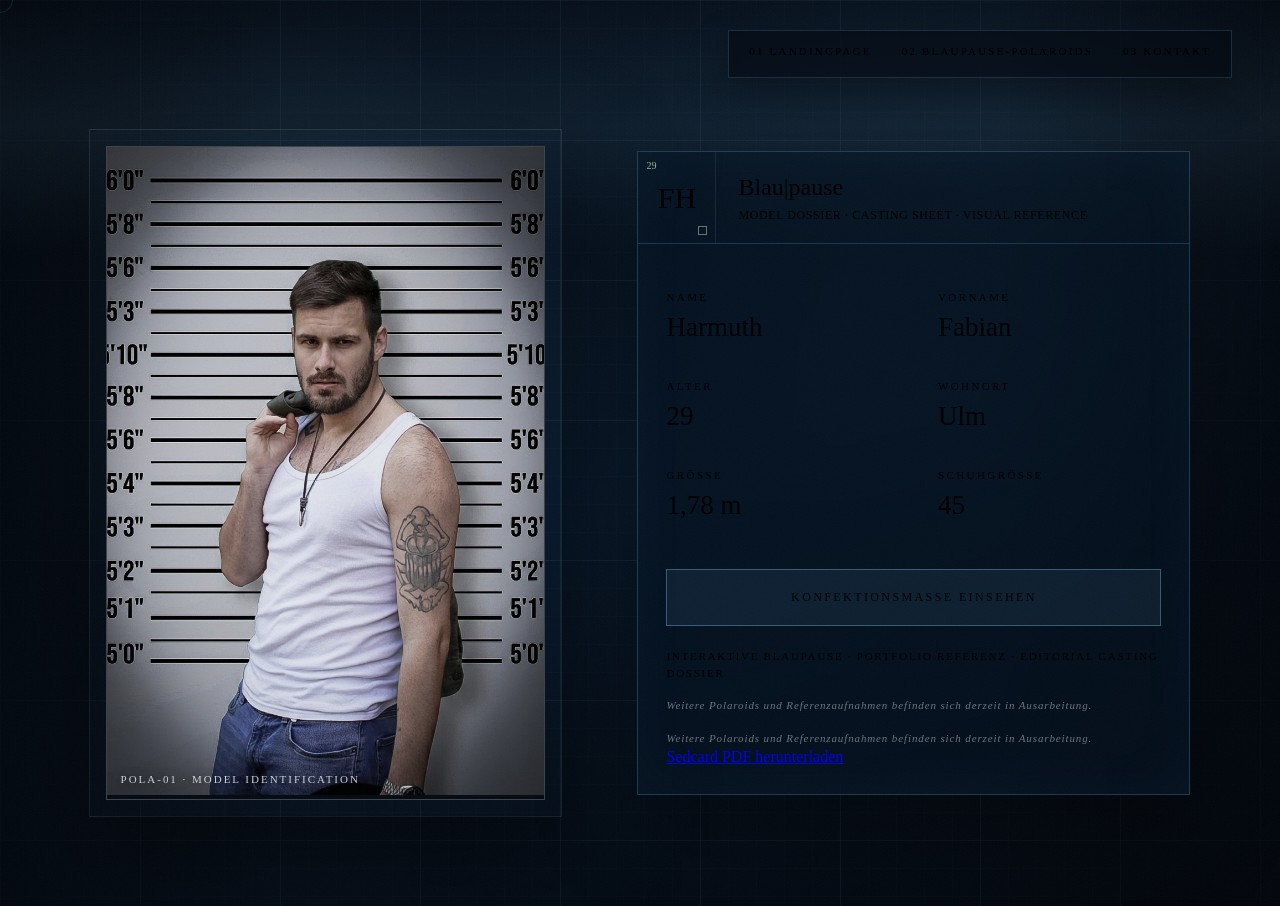
==== blaupause-polaroids.html @ 9dbc68ed "Update blaupause-polaroids.html" ====
<!DOCTYPE html>
<html lang="de">
<head>
<meta charset="UTF-8"/>
<meta name="viewport" content="width=device-width, initial-scale=1.0"/>

<title>Blaupause-Polaroids — Fabian Harmuth</title>

<link rel="stylesheet" href="assets/css/blaupause-polaroids.css">
</head>

<body>
  <div id="cursor"></div>
<div id="cursor-ring"></div>

<div class="cursor"></div>

<nav class="nav">

  <div class="nav-links">
    <a href="index.html">01 Landingpage</a>
    <a href="blaupause-polaroids.html" class="active">02 Blaupause-Polaroids</a>
    <a href="kontakt.html">03 Kontakt</a>
  </div>

</nav>

<main class="page">

  <div class="grid-bg"></div>
  <div class="grid-overlay"></div>
  <div class="scan-line"></div>
  <div class="blueprint-noise"></div>

  <div class="footprints">
    <span></span>
    <span></span>
    <span></span>
    <span></span>
    <span></span>
    <span></span>
  </div>

  <div class="shell">

    <section class="photo-frame">

      <div class="photo-inner">
        <img src="images/pola1.jpeg" alt="Fabian Harmuth Blueprint Polaroid">
      </div>

    </section>

    <section class="card">

      <div class="card-head">

        <div class="symbol">
          FH
        </div>

        <div class="head-text">

          <div class="head-title">
            Blau<span>|</span>pause
          </div>

          <div class="head-line">
            Model Dossier · Casting Sheet · Visual Reference
          </div>

        </div>

      </div>

      <div class="info">

        <div class="info-grid">

          <div class="info-item">
            <span class="label">Name</span>
            <span class="value">Harmuth</span>
          </div>

          <div class="info-item">
            <span class="label">Vorname</span>
            <span class="value">Fabian</span>
          </div>

          <div class="info-item">
            <span class="label">Alter</span>
            <span class="value">29</span>
          </div>

          <div class="info-item">
            <span class="label">Wohnort</span>
            <span class="value">Ulm</span>
          </div>

          <div class="info-item">
            <span class="label">Größe</span>
            <span class="value">1,78 m</span>
          </div>

          <div class="info-item">
            <span class="label">Schuhgröße</span>
            <span class="value">45</span>
          </div>

        </div>

        <button class="measure-toggle" id="measureToggle">
          <span>Konfektionsmaße einsehen</span>
        </button>

        <div class="measure-panel" id="measurePanel">

          <div class="measure-box">

            <h3>
              Körper<span>|</span>maße
            </h3>

            <div class="measure-list">

              <div class="measure-row">
                <em>Kopf</em>
                <strong>57 cm</strong>
              </div>

              <div class="measure-row">
                <em>Hals / Kragen</em>
                <strong>42 cm</strong>
              </div>

              <div class="measure-row">
                <em>Brust</em>
                <strong>104 cm</strong>
              </div>

              <div class="measure-row">
                <em>Taille / Bauch</em>
                <strong>94 cm</strong>
              </div>

              <div class="measure-row">
                <em>Hüfte</em>
                <strong>102 cm</strong>
              </div>

            </div>

          </div>

          <div class="measure-box">

            <h3>
              Kleider<span>|</span>größen
            </h3>

            <div class="measure-list">

              <div class="measure-row">
                <em>Jacke</em>
                <strong>L / 52</strong>
              </div>

              <div class="measure-row">
                <em>Hemd</em>
                <strong>40 / 41</strong>
              </div>

              <div class="measure-row">
                <em>Pullover</em>
                <strong>52 / L</strong>
              </div>

              <div class="measure-row">
                <em>T-Shirt</em>
                <strong>L</strong>
              </div>

              <div class="measure-row">
                <em>Polohemden</em>
                <strong>M</strong>
              </div>

              <div class="measure-row">
                <em>Jeans</em>
                <strong>W34 / L32</strong>
              </div>

              <div class="measure-row">
                <em>Schuhgröße</em>
                <strong>45</strong>
              </div>

            </div>

          </div>

        </div>

        <div class="note">
          Interaktive Blaupause · Portfolio Referenz · Editorial Casting Dossier
        </div>

        <div class="future-note">
          Weitere Polaroids und Referenzaufnahmen befinden sich derzeit in Ausarbeitung.
        </div>
<div class="future-note">
  Weitere Polaroids und Referenzaufnahmen befinden sich derzeit in Ausarbeitung.
</div>

<a class="sedcard-download" href="Fabian%20Harmuth%20Sedcard.pdf" download>
  Sedcard PDF herunterladen
</a>
    </section>

  </div>

</main>

<script src="assets/js/blaupause-polaroids.js"></script>
</body>
</html>
---- assets/css/blaupause-polaroids.css ----
<style>
:root{
  --bg:#07111d;
  --bg2:#09192c;

  --panel:#0c2036;

  --line:rgba(128,197,255,.16);
  --line-strong:rgba(128,197,255,.26);

  --blue:#83cfff;
  --blue-soft:rgba(131,207,255,.18);

  --green:#1f3b2d;
  --green-light:#d7ebc7;

  --text:#edf7ff;
  --muted:rgba(237,247,255,.78);
  --dim:rgba(237,247,255,.52);

  --red:#d64f4f;
  --paper:#f4f5f7;

  --serif:Georgia,"Times New Roman",serif;
  --mono:"Courier New",Courier,monospace;
}

*{
  margin:0;
  padding:0;
  box-sizing:border-box;
}

html{
  background:var(--bg);
  scroll-behavior:smooth;
}

body{
  min-height:100vh;
  overflow-x:hidden;

  background:
    radial-gradient(circle at 22% 38%, rgba(131,207,255,.12), transparent 28%),
    radial-gradient(circle at 80% 24%, rgba(131,207,255,.08), transparent 34%),
    linear-gradient(160deg,#07111d 0%,#09192c 54%,#03070d 100%);

  color:var(--text);
  font-family:var(--mono);

  cursor:none;
}

/* =========================
CUSTOM CURSOR
========================= */

#cursor{
  position:fixed;
  width:6px;
  height:6px;
  border-radius:50%;
  background:var(--text);
  pointer-events:none;
  z-index:9999;
  transform:translate(-50%,-50%);
  mix-blend-mode:difference;
  opacity:.82;
}

#cursor-ring{
  position:fixed;
  width:26px;
  height:26px;
  border:1px solid rgba(131,207,255,.22);
  border-radius:50%;
  pointer-events:none;
  z-index:9998;
  transform:translate(-50%,-50%);
  opacity:.58;
  transition:
    width .25s ease,
    height .25s ease,
    border-color .25s ease,
    opacity .25s ease;
}

#cursor-ring.active{
  width:58px;
  height:58px;
  border-color:rgba(131,207,255,.42);
  opacity:.95;
}

.nav{
  position:fixed;
  top:0;
  right:0;
  z-index:100;

  padding:30px 48px;
}

.nav-links{
  display:flex;
  gap:30px;

  padding:14px 20px;

  background:rgba(4,10,18,.58);

  border:1px solid rgba(131,207,255,.16);

  backdrop-filter:blur(16px);
  -webkit-backdrop-filter:blur(16px);

  box-shadow:0 16px 40px rgba(0,0,0,.28);
}

.nav-links a{
  position:relative;

  font-size:11px;
  letter-spacing:.2em;

  text-transform:uppercase;

  color:var(--muted);

  text-decoration:none;

  padding-bottom:6px;

  transition:.3s ease;
}

.nav-links a:hover,
.nav-links a.active{
  color:var(--text);
}

.nav-links a::after{
  content:'';

  position:absolute;
  left:0;
  bottom:0;

  width:0%;
  height:1px;

  background:var(--blue);

  transition:.35s ease;
}

.nav-links a:hover::after,
.nav-links a.active::after{
  width:100%;
}

/* =========================
BACKGROUND
========================= */

.page{
  position:relative;

  min-height:100vh;

  overflow:hidden;

  padding:130px 7vw 90px;
}

.grid-bg{
  position:absolute;
  inset:0;

  z-index:0;

  opacity:.5;

  background-image:
    linear-gradient(rgba(131,207,255,.14) 1px, transparent 1px),
    linear-gradient(90deg, rgba(131,207,255,.14) 1px, transparent 1px),
    linear-gradient(rgba(131,207,255,.04) 1px, transparent 1px),
    linear-gradient(90deg, rgba(131,207,255,.04) 1px, transparent 1px);

  background-size:
    140px 140px,
    140px 140px,
    28px 28px,
    28px 28px;

  animation:gridMove 24s linear infinite;
}

.grid-overlay{
  position:absolute;
  inset:0;

  z-index:1;

  pointer-events:none;

  background:
    radial-gradient(circle at center, transparent 0%, rgba(3,7,13,.42) 78%),
    linear-gradient(
      90deg,
      rgba(3,7,13,.72),
      transparent 22%,
      transparent 78%,
      rgba(3,7,13,.72)
    );
}

.scan-line{
  position:absolute;
  inset:0;

  z-index:2;

  pointer-events:none;

  background:
    linear-gradient(
      180deg,
      transparent,
      rgba(131,207,255,.07),
      transparent
    );

  height:28vh;

  animation:scanMove 12s linear infinite;
}

.blueprint-noise{
  position:fixed;
  inset:0;

  z-index:40;

  pointer-events:none;

  opacity:.03;

  background-image:url("data:image/svg+xml,%3Csvg viewBox='0 0 256 256' xmlns='http://www.w3.org/2000/svg'%3E%3Cfilter id='n'%3E%3CfeTurbulence type='fractalNoise' baseFrequency='0.7' numOctaves='4' stitchTiles='stitch'/%3E%3C/filter%3E%3Crect width='100%25' height='100%25' filter='url(%23n)'/%3E%3C/svg%3E");

  background-size:220px 220px;
}

/* =========================
FOOTSTEPS
========================= */

.footprints{
  position:absolute;
  inset:0;

  z-index:3;

  pointer-events:none;
}

.footprints span{
  position:absolute;

  width:18px;
  height:32px;

  border:1px solid rgba(237,247,255,.16);
  border-radius:46% 46% 56% 56%;

  opacity:0;

  animation:footFade 9s ease-in-out infinite;
}

.footprints span:nth-child(1){left:10%;top:76%;animation-delay:0s;}
.footprints span:nth-child(2){left:17%;top:69%;animation-delay:1s;}
.footprints span:nth-child(3){left:30%;top:57%;animation-delay:2s;}
.footprints span:nth-child(4){left:46%;top:43%;animation-delay:3s;}
.footprints span:nth-child(5){left:67%;top:31%;animation-delay:4s;}
.footprints span:nth-child(6){left:79%;top:45%;animation-delay:5s;}

/* =========================
LAYOUT
========================= */

.shell{
  position:relative;
  z-index:10;

  width:min(1180px,100%);
  margin:0 auto;

  display:grid;
  grid-template-columns:minmax(320px,.92fr) minmax(380px,1.08fr);

  gap:clamp(46px,6vw,90px);

  align-items:center;
}

/* =========================
PHOTO
========================= */

.photo-frame{
  position:relative;

  padding:16px;

  background:
    repeating-linear-gradient(
      135deg,
      var(--red) 0 14px,
      var(--red) 14px 28px,
      var(--paper) 28px 42px,
      var(--paper) 42px 56px,
      var(--blue) 56px 70px,
      var(--blue) 70px 84px,
      var(--paper) 84px 98px,
      var(--paper) 98px 112px
    );

  box-shadow:
    0 40px 100px rgba(0,0,0,.55),
    0 0 0 1px rgba(237,247,255,.12);
}

.photo-inner{
  position:relative;

  overflow:hidden;

  background:#050b12;

  border:1px solid rgba(237,247,255,.24);
}

.photo-inner::before{
  content:"";

  position:absolute;
  inset:0;

  z-index:3;

  pointer-events:none;

  background:
    linear-gradient(
      120deg,
      transparent,
      rgba(255,255,255,.08),
      transparent
    );

  transform:translateX(-120%);

  animation:photoSweep 9s ease-in-out infinite;
}

.photo-inner::after{
  content:"POLA-01 · MODEL IDENTIFICATION";

  position:absolute;
  left:14px;
  bottom:14px;

  z-index:4;

  font-size:11px;
  letter-spacing:.18em;

  text-transform:uppercase;

  color:rgba(237,247,255,.82);

  text-shadow:0 2px 12px rgba(0,0,0,.7);
}

.photo-inner img{
  width:100%;
  height:min(72vh,760px);

  object-fit:cover;
  object-position:center top;

  filter:
    contrast(1.03)
    brightness(.93)
    saturate(.94);
}

/* =========================
CARD
========================= */

.card{
  position:relative;

  background:rgba(5,18,32,.7);

  border:1px solid rgba(131,207,255,.22);

  box-shadow:
    0 30px 90px rgba(0,0,0,.38),
    inset 0 0 60px rgba(131,207,255,.04);

  backdrop-filter:blur(14px);
  -webkit-backdrop-filter:blur(14px);

  overflow:hidden;
}

.card::after{
  content:"";

  position:absolute;
  inset:0;

  background:
    linear-gradient(
      110deg,
      transparent,
      rgba(255,255,255,.05),
      transparent
    );

  transform:translateX(-120%);

  animation:cardShimmer 11s ease-in-out infinite;

  pointer-events:none;
}

.card-head{
  position:relative;
  z-index:2;

  display:grid;
  grid-template-columns:78px 1fr;

  border-bottom:1px solid rgba(131,207,255,.18);
}

/* =========================
GREEN SYMBOL
========================= */

.symbol{
  position:relative;

  min-height:88px;

  display:flex;
  align-items:center;
  justify-content:center;

  background:var(--green);

  border-right:1px solid rgba(255,255,255,.08);

  font-family:var(--serif);
  font-size:30px;

  color:var(--green-light);
}

.symbol::before{
  content:"29";

  position:absolute;
  top:8px;
  left:8px;

  font-family:var(--mono);
  font-size:10px;

  color:rgba(212,237,195,.72);
}

.symbol::after{
  content:"";

  position:absolute;
  right:8px;
  bottom:8px;

  width:7px;
  height:7px;

  border:1px solid rgba(212,237,195,.46);
}

.head-text{
  padding:22px 22px 18px;
}

.head-title{
  margin-bottom:5px;

  font-family:var(--serif);
  font-size:24px;

  color:var(--text);
}

.head-title span{
  color:var(--blue);
}

.head-line{
  font-size:12px;
  line-height:1.55;

  letter-spacing:.05em;

  color:var(--muted);

  text-transform:uppercase;
}

/* =========================
INFO
========================= */

.info{
  position:relative;
  z-index:2;

  padding:28px;
}

.info-grid{
  display:grid;
  grid-template-columns:1fr 1fr;

  border-top:1px solid var(--line-strong);
}

.info-item{
  padding:18px 0;

  border-bottom:1px solid var(--line);
}

.info-item:nth-child(odd){
  padding-right:24px;
  border-right:1px solid var(--line);
}

.info-item:nth-child(even){
  padding-left:24px;
}

.label{
  display:block;

  margin-bottom:8px;

  font-size:11px;
  letter-spacing:.22em;
  line-height:1.4;

  text-transform:uppercase;

  color:var(--dim);
}

.value{
  font-family:var(--serif);
  font-size:27px;
  line-height:1.1;

  color:var(--text);
}

/* =========================
BUTTON
========================= */

.measure-toggle{
  margin-top:30px;

  width:100%;

  padding:20px 22px;

  border:1px solid rgba(131,207,255,.34);

  background:rgba(131,207,255,.08);

  color:var(--text);

  font-family:var(--mono);
  font-size:12px;

  letter-spacing:.2em;

  text-transform:uppercase;

  cursor:pointer;

  position:relative;
  overflow:hidden;

  transition:.35s ease;
}

.measure-toggle::before{
  content:"";

  position:absolute;
  inset:0;

  background:
    linear-gradient(
      110deg,
      transparent,
      rgba(255,255,255,.12),
      transparent
    );

  transform:translateX(-120%);

  animation:buttonSweep 3.8s ease-in-out infinite;
}

.measure-toggle:hover{
  transform:translateY(-2px);

  background:rgba(131,207,255,.15);

  border-color:rgba(131,207,255,.56);
}

.measure-toggle span{
  position:relative;
  z-index:2;
}

/* =========================
PANEL
========================= */

.measure-panel{
  display:grid;
  grid-template-columns:1fr 1fr;

  gap:18px;

  max-height:0;

  opacity:0;
  overflow:hidden;

  transform:translateY(-8px);

  transition:
    max-height .7s ease,
    opacity .45s ease,
    transform .45s ease,
    margin-top .45s ease;
}

.measure-panel.open{
  max-height:900px;

  opacity:1;

  transform:translateY(0);

  margin-top:24px;
}

.measure-box{
  border:1px solid rgba(131,207,255,.22);

  background:rgba(3,7,13,.24);

  padding:22px;
}

.measure-box h3{
  margin-bottom:16px;

  font-family:var(--serif);
  font-size:24px;
  font-weight:400;

  color:var(--text);
}

.measure-box h3 span{
  color:var(--blue);
}

.measure-list{
  display:grid;
  gap:12px;
}

.measure-row{
  display:flex;
  justify-content:space-between;

  gap:20px;

  padding-bottom:9px;

  border-bottom:1px solid rgba(131,207,255,.12);

  font-size:13px;
  line-height:1.5;
}

.measure-row em{
  font-style:normal;
  color:var(--muted);
}

.measure-row strong{
  font-weight:400;
  color:var(--text);
  text-align:right;
}

/* =========================
NOTES
========================= */

.note{
  margin-top:22px;

  color:var(--dim);

  font-size:11px;
  letter-spacing:.16em;
  line-height:1.55;

  text-transform:uppercase;
}

.future-note{.sedcard-download{
  display:inline-flex;
  align-items:center;
  justify-content:center;

  margin-top:24px;
  padding:16px 20px;

  border:1px solid rgba(131,207,255,.34);

  background:rgba(131,207,255,.08);

  color:var(--text);
  text-decoration:none;

  font-family:var(--mono);
  font-size:11px;
  letter-spacing:.18em;
  line-height:1.4;

  text-transform:uppercase;

  position:relative;
  overflow:hidden;

  transition:
    transform .35s ease,
    background .35s ease,
    border-color .35s ease;

  box-shadow:
    0 10px 24px rgba(0,0,0,.18);
}

.sedcard-download::before{
  content:"";

  position:absolute;
  inset:0;

  background:
    linear-gradient(
      110deg,
      transparent,
      rgba(255,255,255,.12),
      transparent
    );

  transform:translateX(-120%);

  animation:buttonSweep 4s ease-in-out infinite;
}

.sedcard-download:hover{
  transform:translateY(-2px);

  background:rgba(131,207,255,.15);

  border-color:rgba(131,207,255,.56);
}
  margin-top:14px;

  font-size:11px;
  line-height:1.7;

  letter-spacing:.08em;

  color:rgba(237,247,255,.44);

  font-style:italic;
}

/* =========================
ANIMATIONS
========================= */

@keyframes gridMove{

  from{
    background-position:
      0 0,
      0 0,
      0 0,
      0 0;
  }

  to{
    background-position:
      140px 140px,
      140px 140px,
      28px 28px,
      28px 28px;
  }
}

@keyframes scanMove{

  0%{
    transform:translateY(-34vh);
  }

  50%{
    transform:translateY(108vh);
  }

  100%{
    transform:translateY(-34vh);
  }
}

@keyframes footFade{

  0%,100%{
    opacity:0;
    transform:translateY(10px);
  }

  26%,52%{
    opacity:.42;
    transform:translateY(0);
  }
}

@keyframes photoSweep{

  0%,62%{
    transform:translateX(-120%);
    opacity:0;
  }

  74%{
    opacity:.8;
  }

  100%{
    transform:translateX(120%);
    opacity:0;
  }
}

@keyframes cardShimmer{

  0%,64%{
    transform:translateX(-120%);
    opacity:0;
  }

  78%{
    opacity:.7;
  }

  100%{
    transform:translateX(120%);
    opacity:0;
  }
}

@keyframes buttonSweep{

  0%,64%{
    transform:translateX(-120%);
  }

  100%{
    transform:translateX(120%);
  }
}

/* =========================
RESPONSIVE
========================= */

@media(max-width:980px){

  body{
    cursor:auto;
  }

  .cursor{
    display:none;
  }

  .nav{
    left:0;
    right:auto;

    padding:18px 20px;
  }

  .nav-links{
    gap:16px;
    padding:10px 14px;
  }

  .nav-links a{
    font-size:9px;
  }

  .page{
    padding:96px 22px 70px;
  }

  .shell{
    grid-template-columns:1fr;
    gap:42px;
  }

  .photo-inner img{
    height:62vh;
  }

  .info-grid,
  .measure-panel{
    grid-template-columns:1fr;
  }

  .info-item,
  .info-item:nth-child(odd),
  .info-item:nth-child(even){

    padding:17px 0;

    border-right:0;
    border-bottom:1px solid var(--line);
  }
}

@media(max-width:560px){

  .nav-links{
    gap:12px;
  }

  .nav-links a{
    font-size:8px;
    letter-spacing:.12em;
  }

  .card-head{
    grid-template-columns:64px 1fr;
  }

  .symbol{
    min-height:78px;
    font-size:26px;
  }

  .head-title{
    font-size:22px;
  }

  .value{
    font-size:24px;
  }

  .info{
    padding:22px 18px;
  }
}
</style>
</head>

<body>
  <div id="cursor"></div>
<div id="cursor-ring"></div>

<div class="cursor"></div>

<nav class="nav">

  <div class="nav-links">
    <a href="index.html">01 Landingpage</a>
    <a href="blaupause-polaroids.html" class="active">02 Blaupause-Polaroids</a>
    <a href="kontakt.html">03 Kontakt</a>
  </div>

</nav>

<main class="page">

  <div class="grid-bg"></div>
  <div class="grid-overlay"></div>
  <div class="scan-line"></div>
  <div class="blueprint-noise"></div>

  <div class="footprints">
    <span></span>
    <span></span>
    <span></span>
    <span></span>
    <span></span>
    <span></span>
  </div>

  <div class="shell">

    <section class="photo-frame">

      <div class="photo-inner">
        <img src="images/pola1.jpeg" alt="Fabian Harmuth Blueprint Polaroid">
      </div>

    </section>

    <section class="card">

      <div class="card-head">

        <div class="symbol">
          FH
        </div>

        <div class="head-text">

          <div class="head-title">
            Blau<span>|</span>pause
          </div>

          <div class="head-line">
            Model Dossier · Casting Sheet · Visual Reference
          </div>

        </div>

      </div>

      <div class="info">

        <div class="info-grid">

          <div class="info-item">
            <span class="label">Name</span>
            <span class="value">Harmuth</span>
          </div>

          <div class="info-item">
            <span class="label">Vorname</span>
            <span class="value">Fabian</span>
          </div>

          <div class="info-item">
            <span class="label">Alter</span>
            <span class="value">29</span>
          </div>

          <div class="info-item">
            <span class="label">Wohnort</span>
            <span class="value">Ulm</span>
          </div>

          <div class="info-item">
            <span class="label">Größe</span>
            <span class="value">1,78 m</span>
          </div>

          <div class="info-item">
            <span class="label">Schuhgröße</span>
            <span class="value">45</span>
          </div>

        </div>

        <button class="measure-toggle" id="measureToggle">
          <span>Konfektionsmaße einsehen</span>
        </button>

        <div class="measure-panel" id="measurePanel">

          <div class="measure-box">

            <h3>
              Körper<span>|</span>maße
            </h3>

            <div class="measure-list">

              <div class="measure-row">
                <em>Kopf</em>
                <strong>57 cm</strong>
              </div>

              <div class="measure-row">
                <em>Hals / Kragen</em>
                <strong>42 cm</strong>
              </div>

              <div class="measure-row">
                <em>Brust</em>
                <strong>104 cm</strong>
              </div>

              <div class="measure-row">
                <em>Taille / Bauch</em>
                <strong>94 cm</strong>
              </div>

              <div class="measure-row">
                <em>Hüfte</em>
                <strong>102 cm</strong>
              </div>

            </div>

          </div>

          <div class="measure-box">

            <h3>
              Kleider<span>|</span>größen
            </h3>

            <div class="measure-list">

              <div class="measure-row">
                <em>Jacke</em>
                <strong>L / 52</strong>
              </div>

              <div class="measure-row">
                <em>Hemd</em>
                <strong>40 / 41</strong>
              </div>

              <div class="measure-row">
                <em>Pullover</em>
                <strong>52 / L</strong>
              </div>

              <div class="measure-row">
                <em>T-Shirt</em>
                <strong>L</strong>
              </div>

              <div class="measure-row">
                <em>Polohemden</em>
                <strong>M</strong>
              </div>

              <div class="measure-row">
                <em>Jeans</em>
                <strong>W34 / L32</strong>
              </div>

              <div class="measure-row">
                <em>Schuhgröße</em>
                <strong>45</strong>
              </div>

            </div>

          </div>

        </div>

        <div class="note">
          Interaktive Blaupause · Portfolio Referenz · Editorial Casting Dossier
        </div>

        <div class="future-note">
          Weitere Polaroids und Referenzaufnahmen befinden sich derzeit in Ausarbeitung.
        </div>
<div class="future-note">
  Weitere Polaroids und Referenzaufnahmen befinden sich derzeit in Ausarbeitung.
</div>

<a class="sedcard-download" href="Fabian%20Harmuth%20Sedcard.pdf" download>
  Sedcard PDF herunterladen
</a>
    </section>

  </div>

</main>

<script>
const toggle = document.getElementById('measureToggle');
const panel = document.getElementById('measurePanel');

toggle.addEventListener('click', () => {

  const isOpen = panel.classList.toggle('open');

  toggle.querySelector('span').textContent = isOpen
    ? 'Konfektionsmaße ausblenden'
    : 'Konfektionsmaße einsehen';
});

/* =========================
CURSOR
========================= */

const cursor = document.getElementById('cursor');
const ring = document.getElementById('cursor-ring');

window.addEventListener('mousemove', e => {

  cursor.style.left = e.clientX + 'px';
  cursor.style.top = e.clientY + 'px';

  ring.style.left = e.clientX + 'px';
  ring.style.top = e.clientY + 'px';
});

document.querySelectorAll('a, button').forEach(el => {

  el.addEventListener('mouseenter', () => {
    ring.classList.add('active');
  });

  el.addEventListener('mouseleave', () => {
    ring.classList.remove('active');
  });

});

document.querySelectorAll('a, button').forEach(el => {

  el.addEventListener('mouseenter', () => {
    cursor.classList.add('hover');
  });

  el.addEventListener('mouseleave', () => {
    cursor.classList.remove('hover');
  });
});
</script>
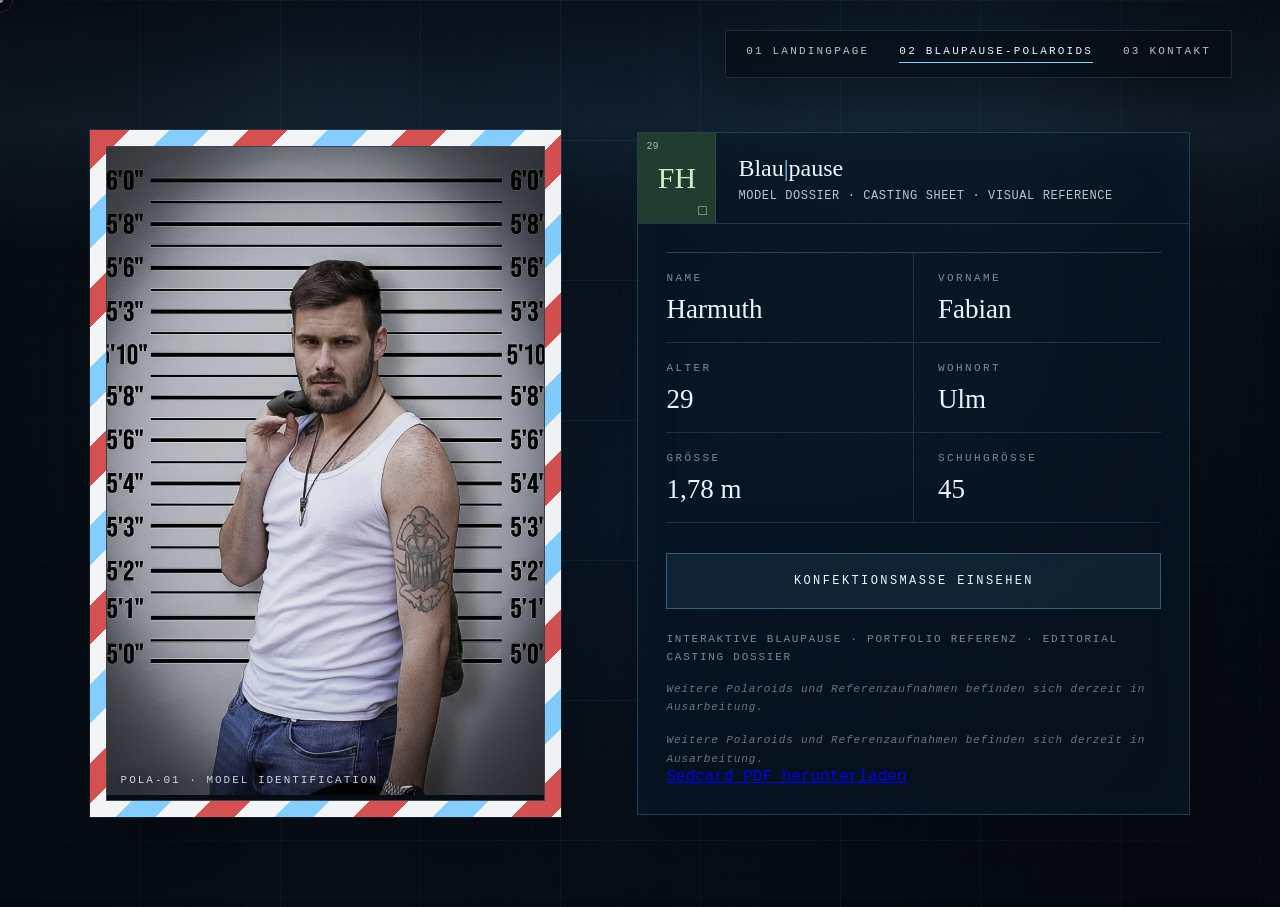
==== commit 79a4e8a2: "Update blaupause-polaroids.html" ====
--- a/blaupause-polaroids.html
+++ b/blaupause-polaroids.html
@@ -7,6 +7,7 @@
 <title>Blaupause-Polaroids — Fabian Harmuth</title>
 
 <link rel="stylesheet" href="assets/css/blaupause-polaroids.css">
+  <link rel="stylesheet" href="assets/css/cursor.css">
 </head>
 
 <body>
--- a/assets/css/blaupause-polaroids.css
+++ b/assets/css/blaupause-polaroids.css
@@ -1,4 +1,4 @@
-<style>
+
 :root{
   --bg:#07111d;
   --bg2:#09192c;
@@ -1005,270 +1005,3 @@
     padding:22px 18px;
   }
 }
-</style>
-</head>
-
-<body>
-  <div id="cursor"></div>
-<div id="cursor-ring"></div>
-
-<div class="cursor"></div>
-
-<nav class="nav">
-
-  <div class="nav-links">
-    <a href="index.html">01 Landingpage</a>
-    <a href="blaupause-polaroids.html" class="active">02 Blaupause-Polaroids</a>
-    <a href="kontakt.html">03 Kontakt</a>
-  </div>
-
-</nav>
-
-<main class="page">
-
-  <div class="grid-bg"></div>
-  <div class="grid-overlay"></div>
-  <div class="scan-line"></div>
-  <div class="blueprint-noise"></div>
-
-  <div class="footprints">
-    <span></span>
-    <span></span>
-    <span></span>
-    <span></span>
-    <span></span>
-    <span></span>
-  </div>
-
-  <div class="shell">
-
-    <section class="photo-frame">
-
-      <div class="photo-inner">
-        <img src="images/pola1.jpeg" alt="Fabian Harmuth Blueprint Polaroid">
-      </div>
-
-    </section>
-
-    <section class="card">
-
-      <div class="card-head">
-
-        <div class="symbol">
-          FH
-        </div>
-
-        <div class="head-text">
-
-          <div class="head-title">
-            Blau<span>|</span>pause
-          </div>
-
-          <div class="head-line">
-            Model Dossier · Casting Sheet · Visual Reference
-          </div>
-
-        </div>
-
-      </div>
-
-      <div class="info">
-
-        <div class="info-grid">
-
-          <div class="info-item">
-            <span class="label">Name</span>
-            <span class="value">Harmuth</span>
-          </div>
-
-          <div class="info-item">
-            <span class="label">Vorname</span>
-            <span class="value">Fabian</span>
-          </div>
-
-          <div class="info-item">
-            <span class="label">Alter</span>
-            <span class="value">29</span>
-          </div>
-
-          <div class="info-item">
-            <span class="label">Wohnort</span>
-            <span class="value">Ulm</span>
-          </div>
-
-          <div class="info-item">
-            <span class="label">Größe</span>
-            <span class="value">1,78 m</span>
-          </div>
-
-          <div class="info-item">
-            <span class="label">Schuhgröße</span>
-            <span class="value">45</span>
-          </div>
-
-        </div>
-
-        <button class="measure-toggle" id="measureToggle">
-          <span>Konfektionsmaße einsehen</span>
-        </button>
-
-        <div class="measure-panel" id="measurePanel">
-
-          <div class="measure-box">
-
-            <h3>
-              Körper<span>|</span>maße
-            </h3>
-
-            <div class="measure-list">
-
-              <div class="measure-row">
-                <em>Kopf</em>
-                <strong>57 cm</strong>
-              </div>
-
-              <div class="measure-row">
-                <em>Hals / Kragen</em>
-                <strong>42 cm</strong>
-              </div>
-
-              <div class="measure-row">
-                <em>Brust</em>
-                <strong>104 cm</strong>
-              </div>
-
-              <div class="measure-row">
-                <em>Taille / Bauch</em>
-                <strong>94 cm</strong>
-              </div>
-
-              <div class="measure-row">
-                <em>Hüfte</em>
-                <strong>102 cm</strong>
-              </div>
-
-            </div>
-
-          </div>
-
-          <div class="measure-box">
-
-            <h3>
-              Kleider<span>|</span>größen
-            </h3>
-
-            <div class="measure-list">
-
-              <div class="measure-row">
-                <em>Jacke</em>
-                <strong>L / 52</strong>
-              </div>
-
-              <div class="measure-row">
-                <em>Hemd</em>
-                <strong>40 / 41</strong>
-              </div>
-
-              <div class="measure-row">
-                <em>Pullover</em>
-                <strong>52 / L</strong>
-              </div>
-
-              <div class="measure-row">
-                <em>T-Shirt</em>
-                <strong>L</strong>
-              </div>
-
-              <div class="measure-row">
-                <em>Polohemden</em>
-                <strong>M</strong>
-              </div>
-
-              <div class="measure-row">
-                <em>Jeans</em>
-                <strong>W34 / L32</strong>
-              </div>
-
-              <div class="measure-row">
-                <em>Schuhgröße</em>
-                <strong>45</strong>
-              </div>
-
-            </div>
-
-          </div>
-
-        </div>
-
-        <div class="note">
-          Interaktive Blaupause · Portfolio Referenz · Editorial Casting Dossier
-        </div>
-
-        <div class="future-note">
-          Weitere Polaroids und Referenzaufnahmen befinden sich derzeit in Ausarbeitung.
-        </div>
-<div class="future-note">
-  Weitere Polaroids und Referenzaufnahmen befinden sich derzeit in Ausarbeitung.
-</div>
-
-<a class="sedcard-download" href="Fabian%20Harmuth%20Sedcard.pdf" download>
-  Sedcard PDF herunterladen
-</a>
-    </section>
-
-  </div>
-
-</main>
-
-<script>
-const toggle = document.getElementById('measureToggle');
-const panel = document.getElementById('measurePanel');
-
-toggle.addEventListener('click', () => {
-
-  const isOpen = panel.classList.toggle('open');
-
-  toggle.querySelector('span').textContent = isOpen
-    ? 'Konfektionsmaße ausblenden'
-    : 'Konfektionsmaße einsehen';
-});
-
-/* =========================
-CURSOR
-========================= */
-
-const cursor = document.getElementById('cursor');
-const ring = document.getElementById('cursor-ring');
-
-window.addEventListener('mousemove', e => {
-
-  cursor.style.left = e.clientX + 'px';
-  cursor.style.top = e.clientY + 'px';
-
-  ring.style.left = e.clientX + 'px';
-  ring.style.top = e.clientY + 'px';
-});
-
-document.querySelectorAll('a, button').forEach(el => {
-
-  el.addEventListener('mouseenter', () => {
-    ring.classList.add('active');
-  });
-
-  el.addEventListener('mouseleave', () => {
-    ring.classList.remove('active');
-  });
-
-});
-
-document.querySelectorAll('a, button').forEach(el => {
-
-  el.addEventListener('mouseenter', () => {
-    cursor.classList.add('hover');
-  });
-
-  el.addEventListener('mouseleave', () => {
-    cursor.classList.remove('hover');
-  });
-});
-</script>
--- a/assets/css/cursor.css
+++ b/assets/css/cursor.css
@@ -0,0 +1,39 @@
+body{
+  cursor:none;
+}
+
+#cursor{
+  position:fixed;
+  width:6px;
+  height:6px;
+  border-radius:50%;
+  background:var(--beige, #cab89f);
+  pointer-events:none;
+  z-index:9999;
+  transform:translate(-50%,-50%);
+  mix-blend-mode:difference;
+  opacity:.82;
+}
+
+#cursor-ring{
+  position:fixed;
+  width:26px;
+  height:26px;
+  border:1px solid rgba(202,184,159,.2);
+  border-radius:50%;
+  pointer-events:none;
+  z-index:9998;
+  transform:translate(-50%,-50%);
+  opacity:.58;
+}
+
+@media(max-width:980px){
+  body{
+    cursor:auto;
+  }
+
+  #cursor,
+  #cursor-ring{
+    display:none;
+  }
+}
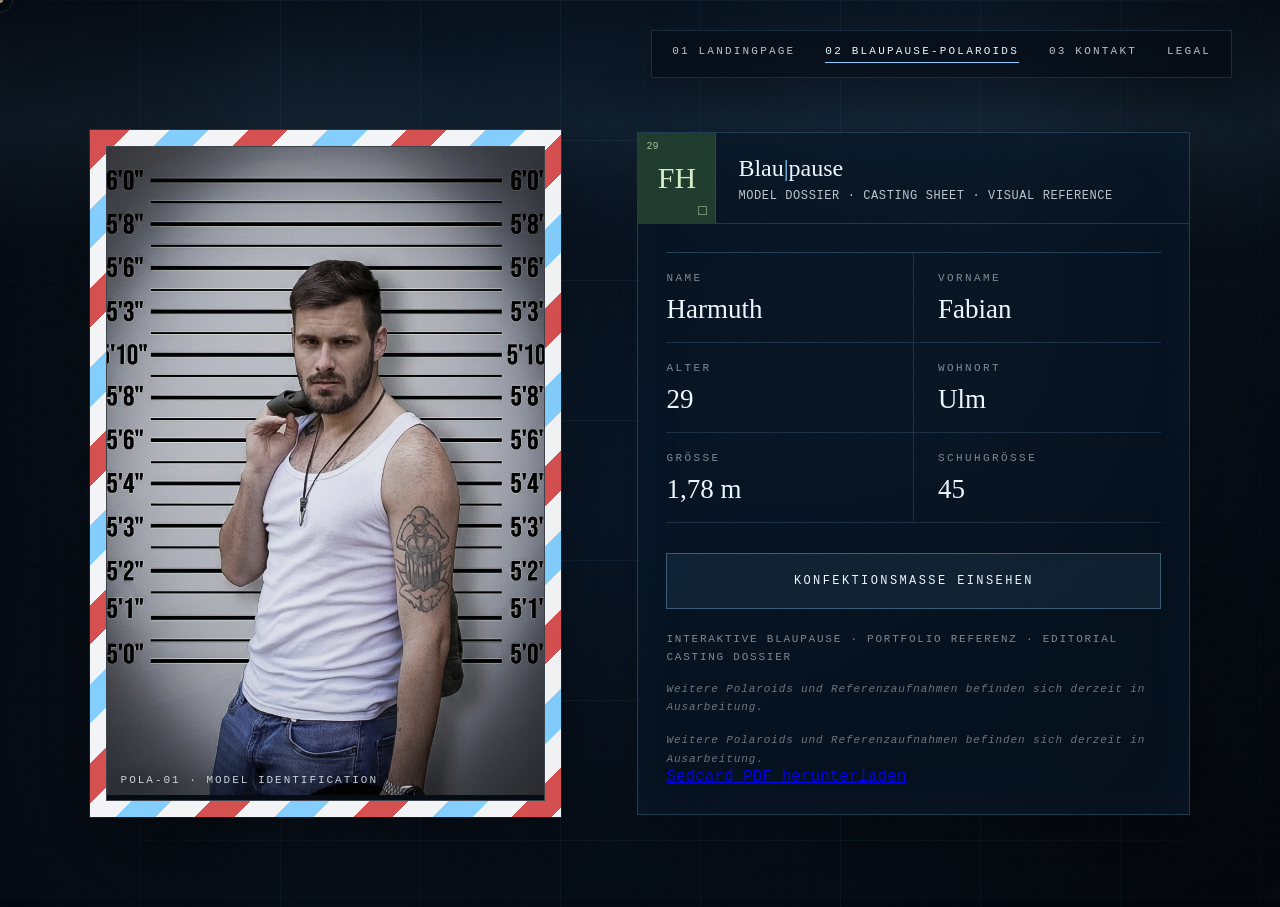
==== commit 07331790: "Update blaupause-polaroids.html" ====
--- a/blaupause-polaroids.html
+++ b/blaupause-polaroids.html
@@ -22,6 +22,7 @@
     <a href="index.html">01 Landingpage</a>
     <a href="blaupause-polaroids.html" class="active">02 Blaupause-Polaroids</a>
     <a href="kontakt.html">03 Kontakt</a>
+    <a href="legal.html">Legal</a>
   </div>
 
 </nav>
@@ -221,7 +222,7 @@
   </div>
 
 </main>
-
+<script src="assets/js/cursor.js"></script>
 <script src="assets/js/blaupause-polaroids.js"></script>
 </body>
 </html>
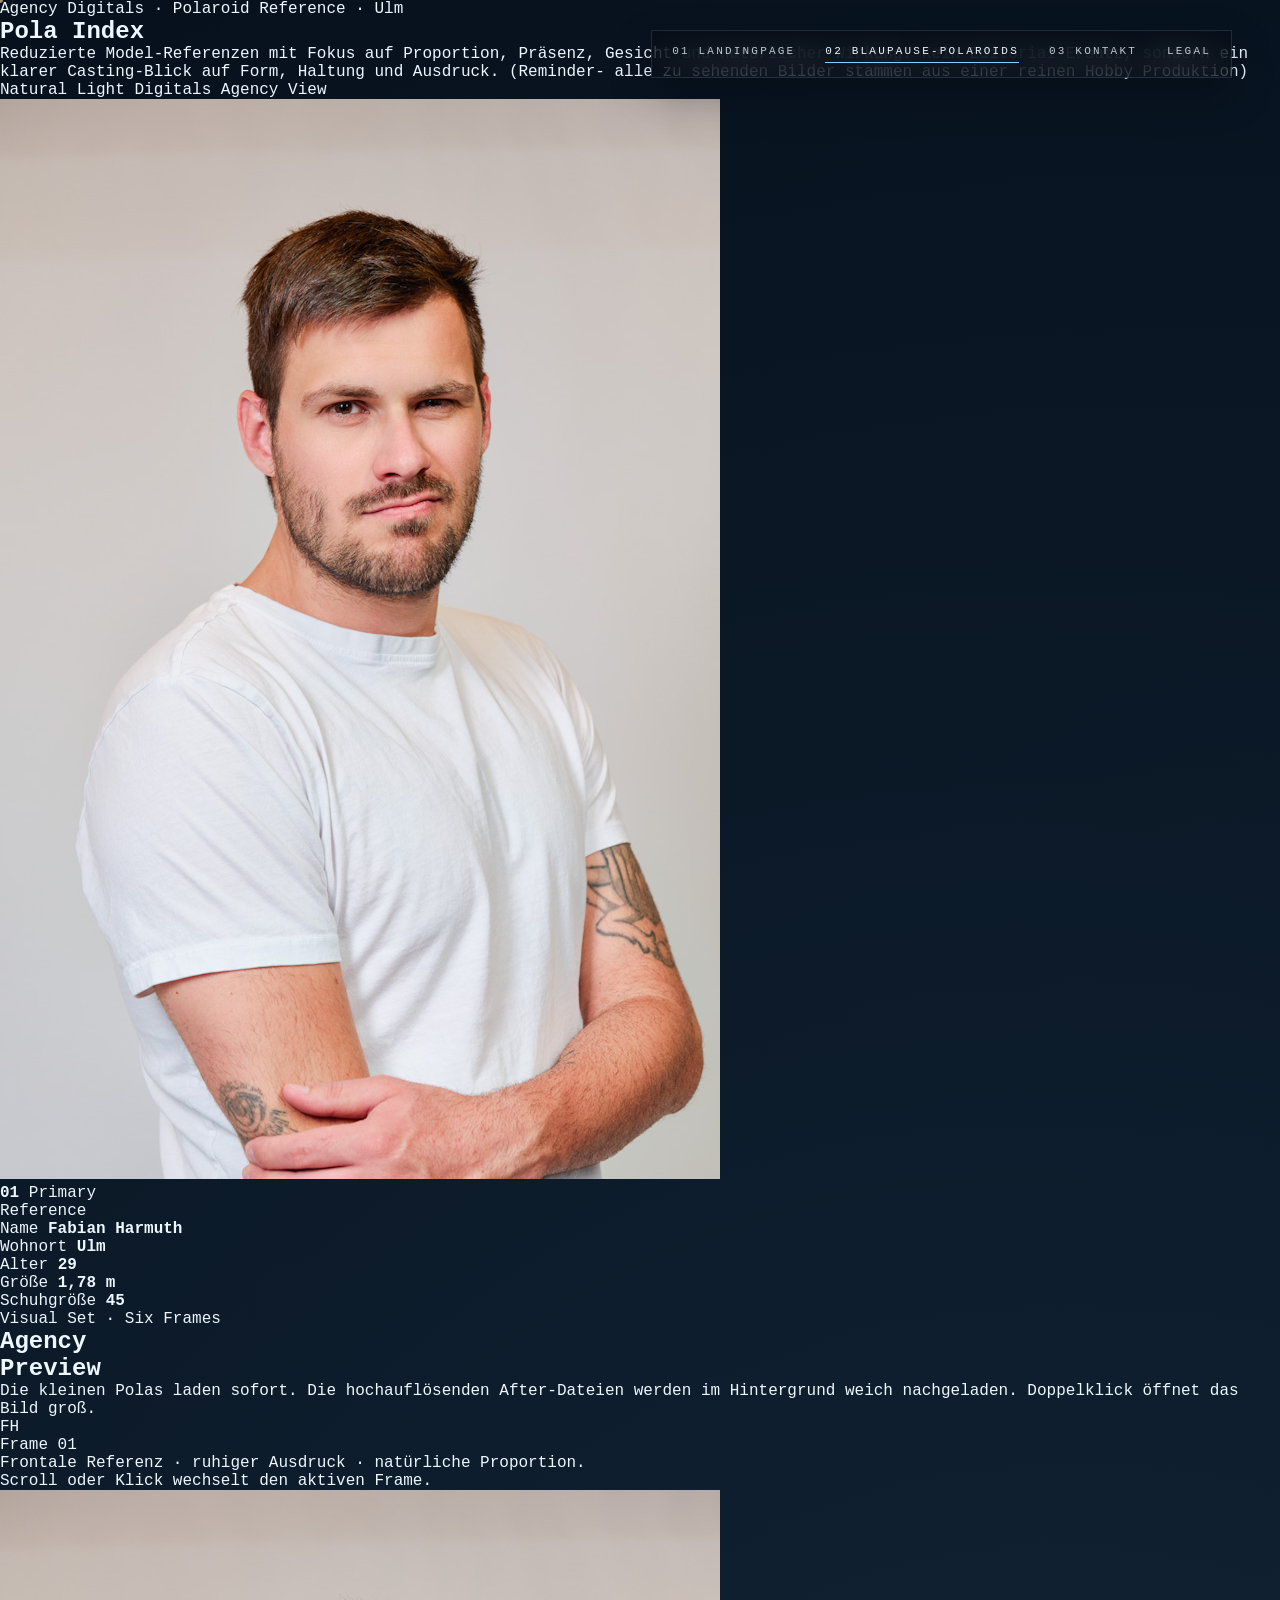
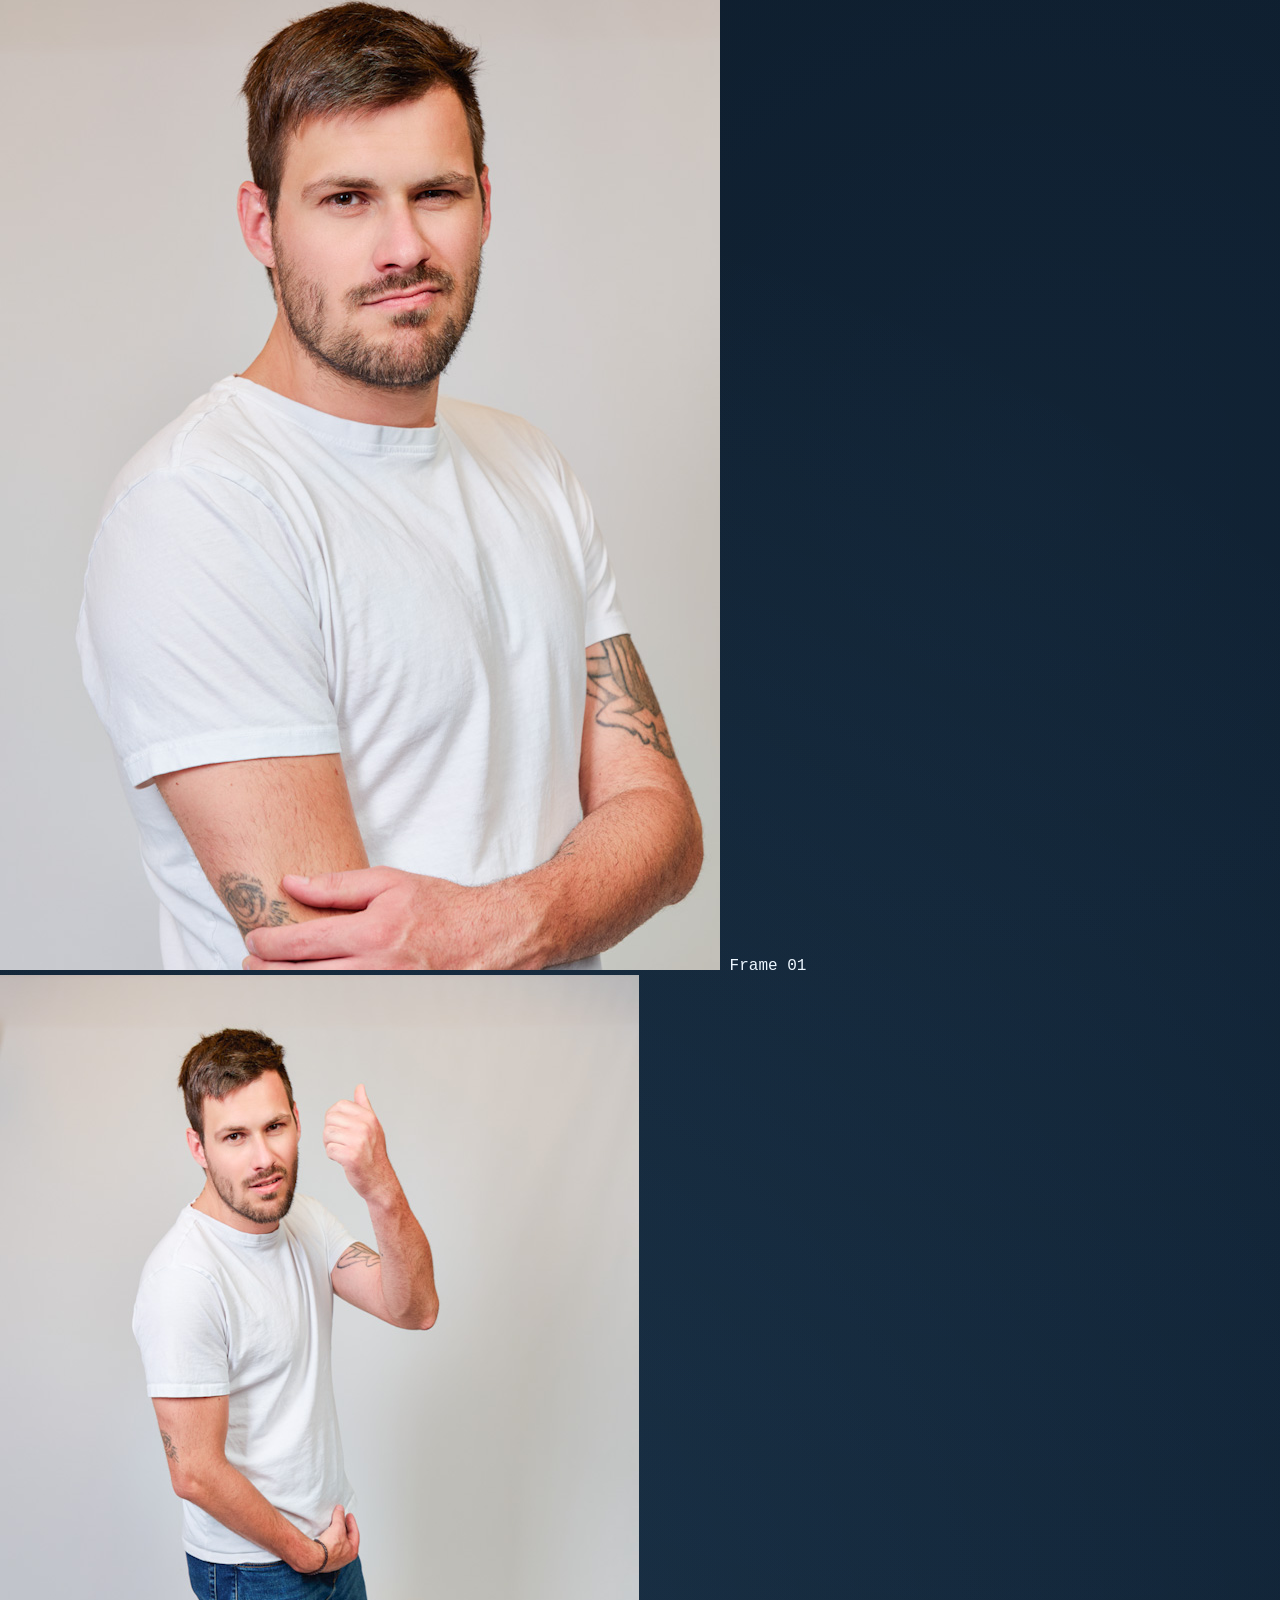
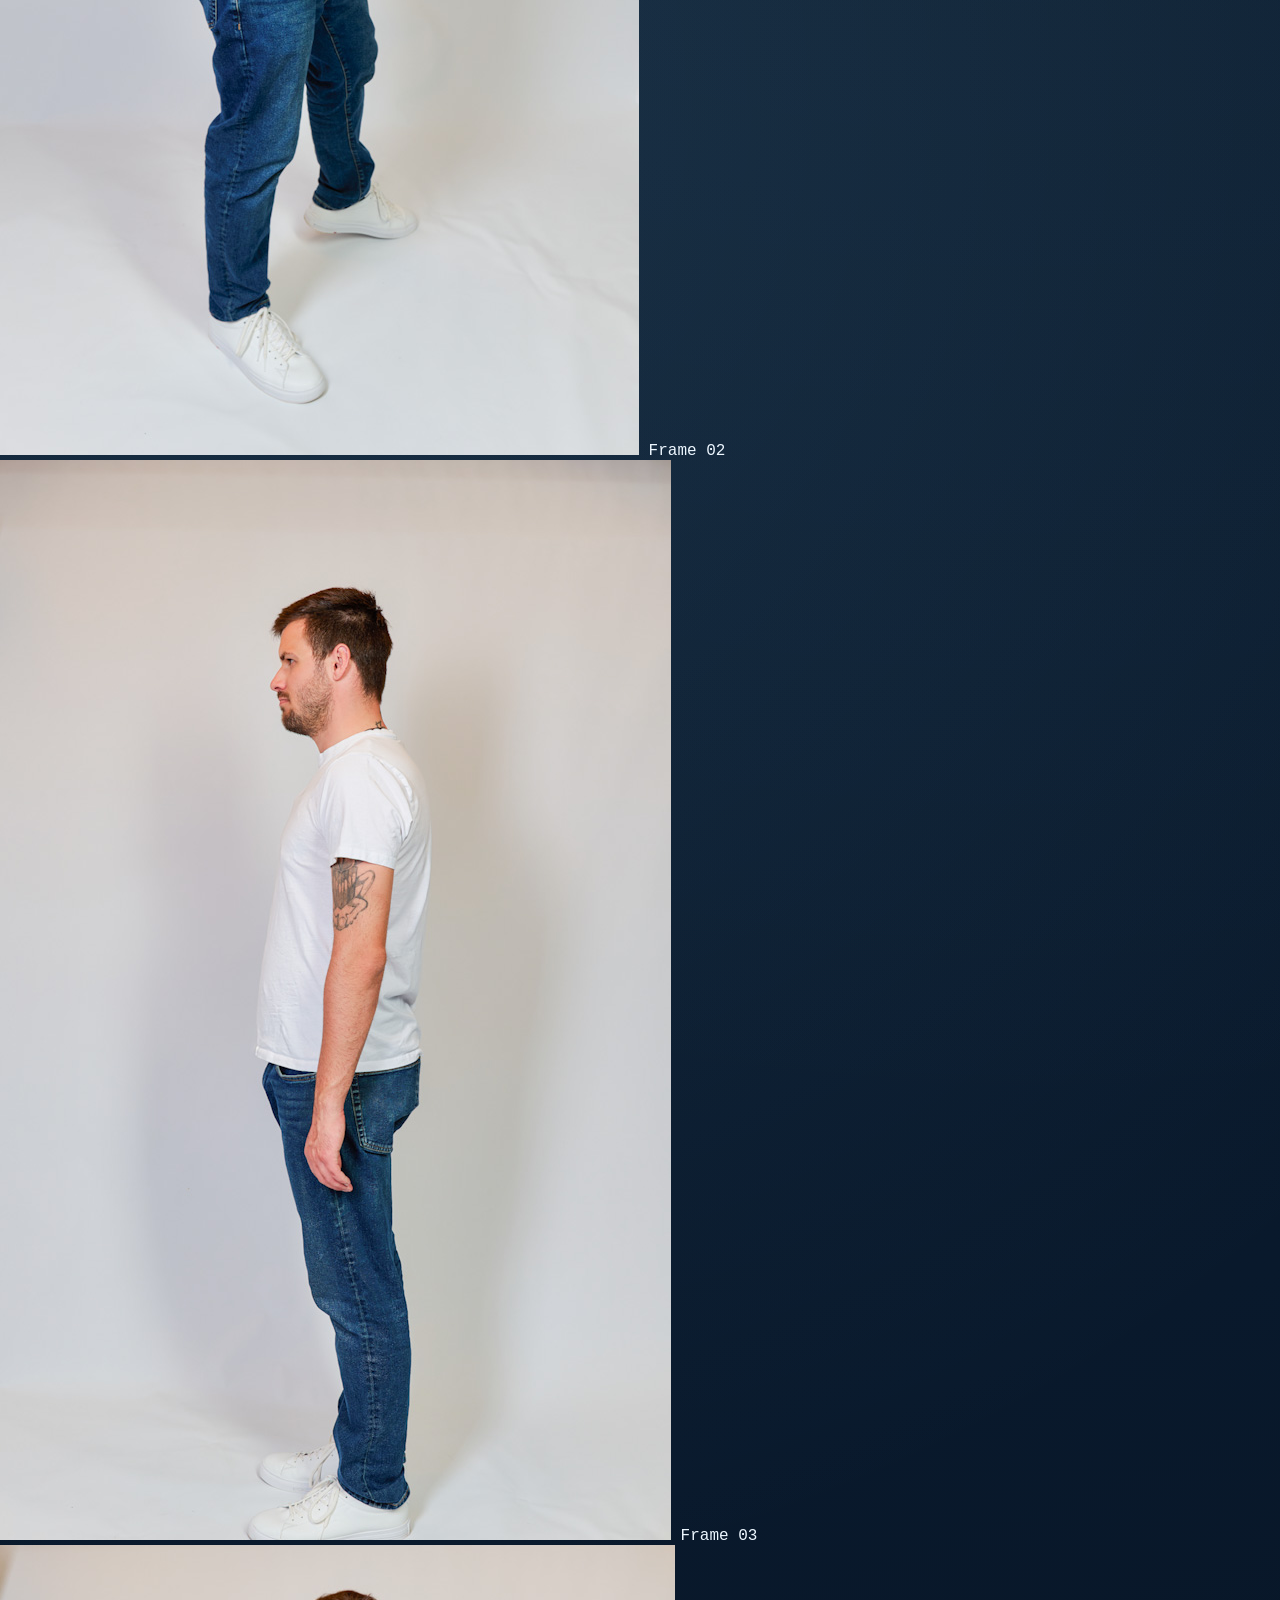
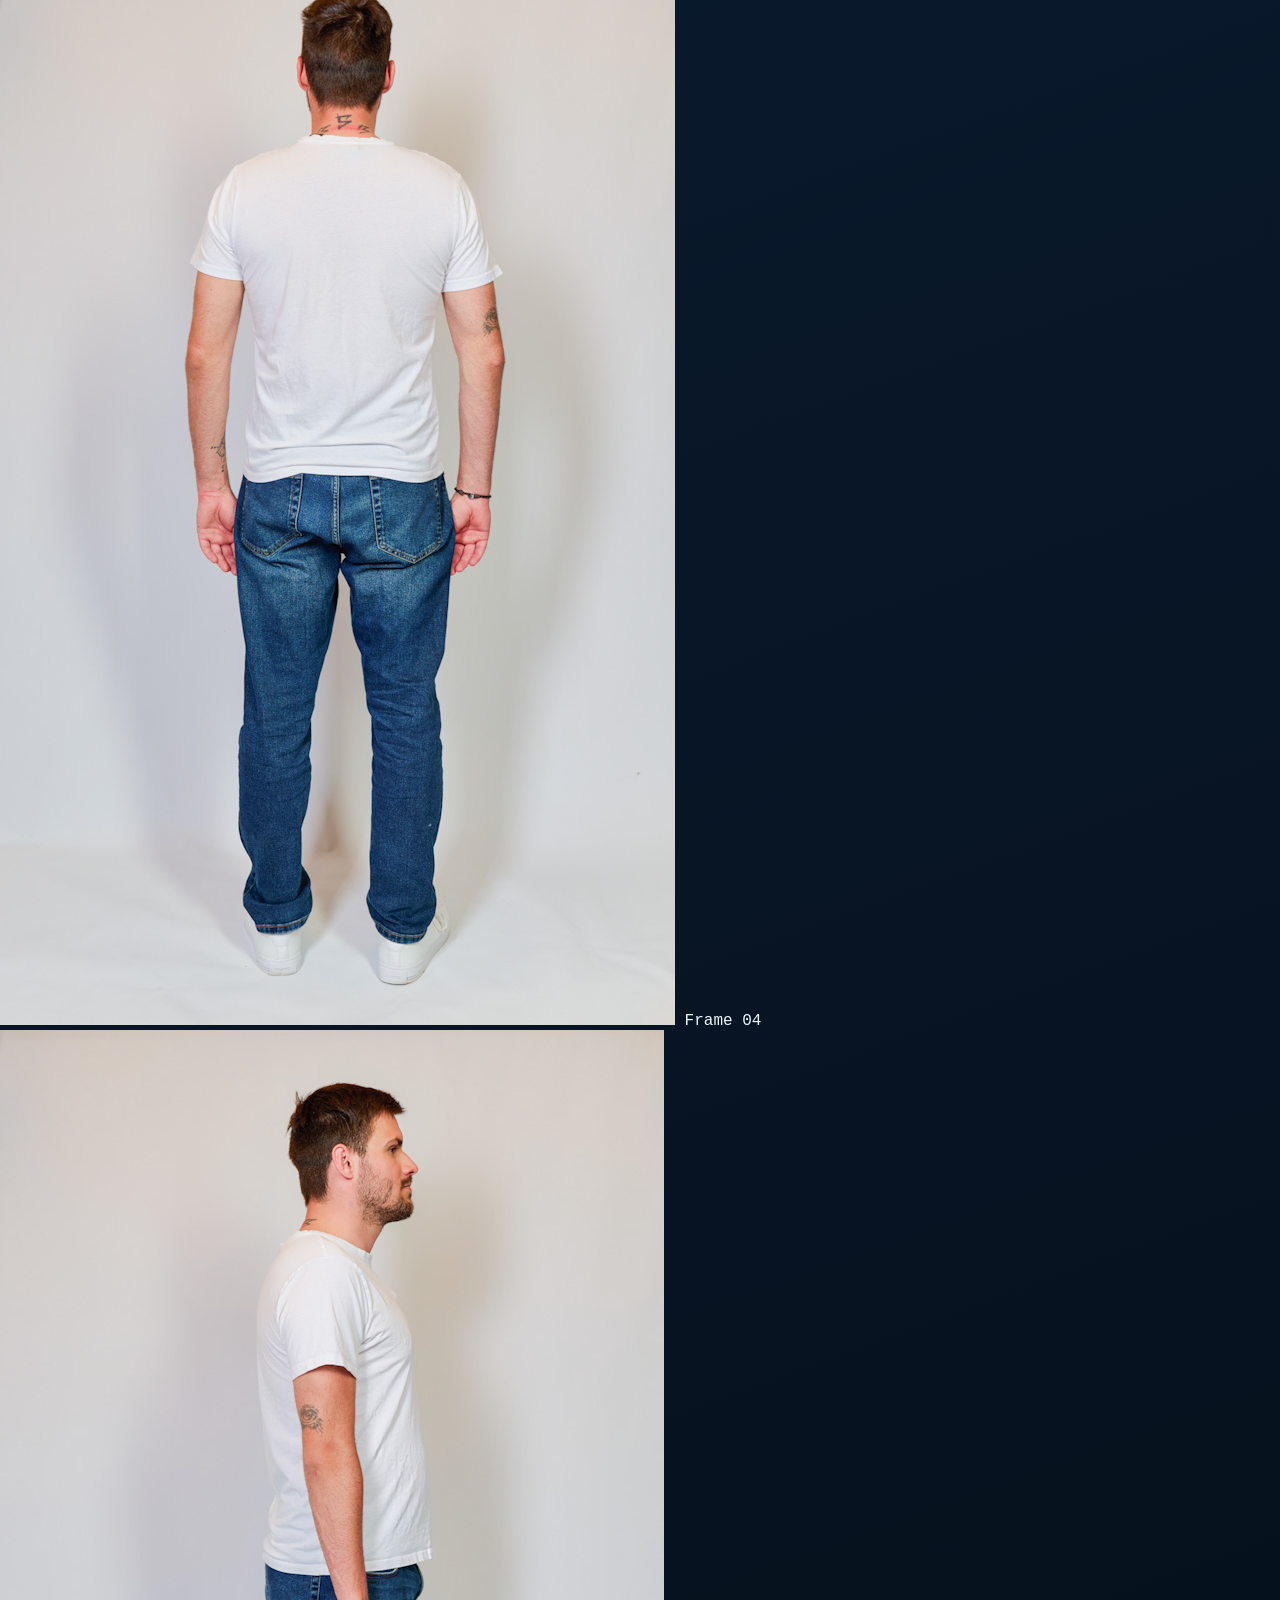
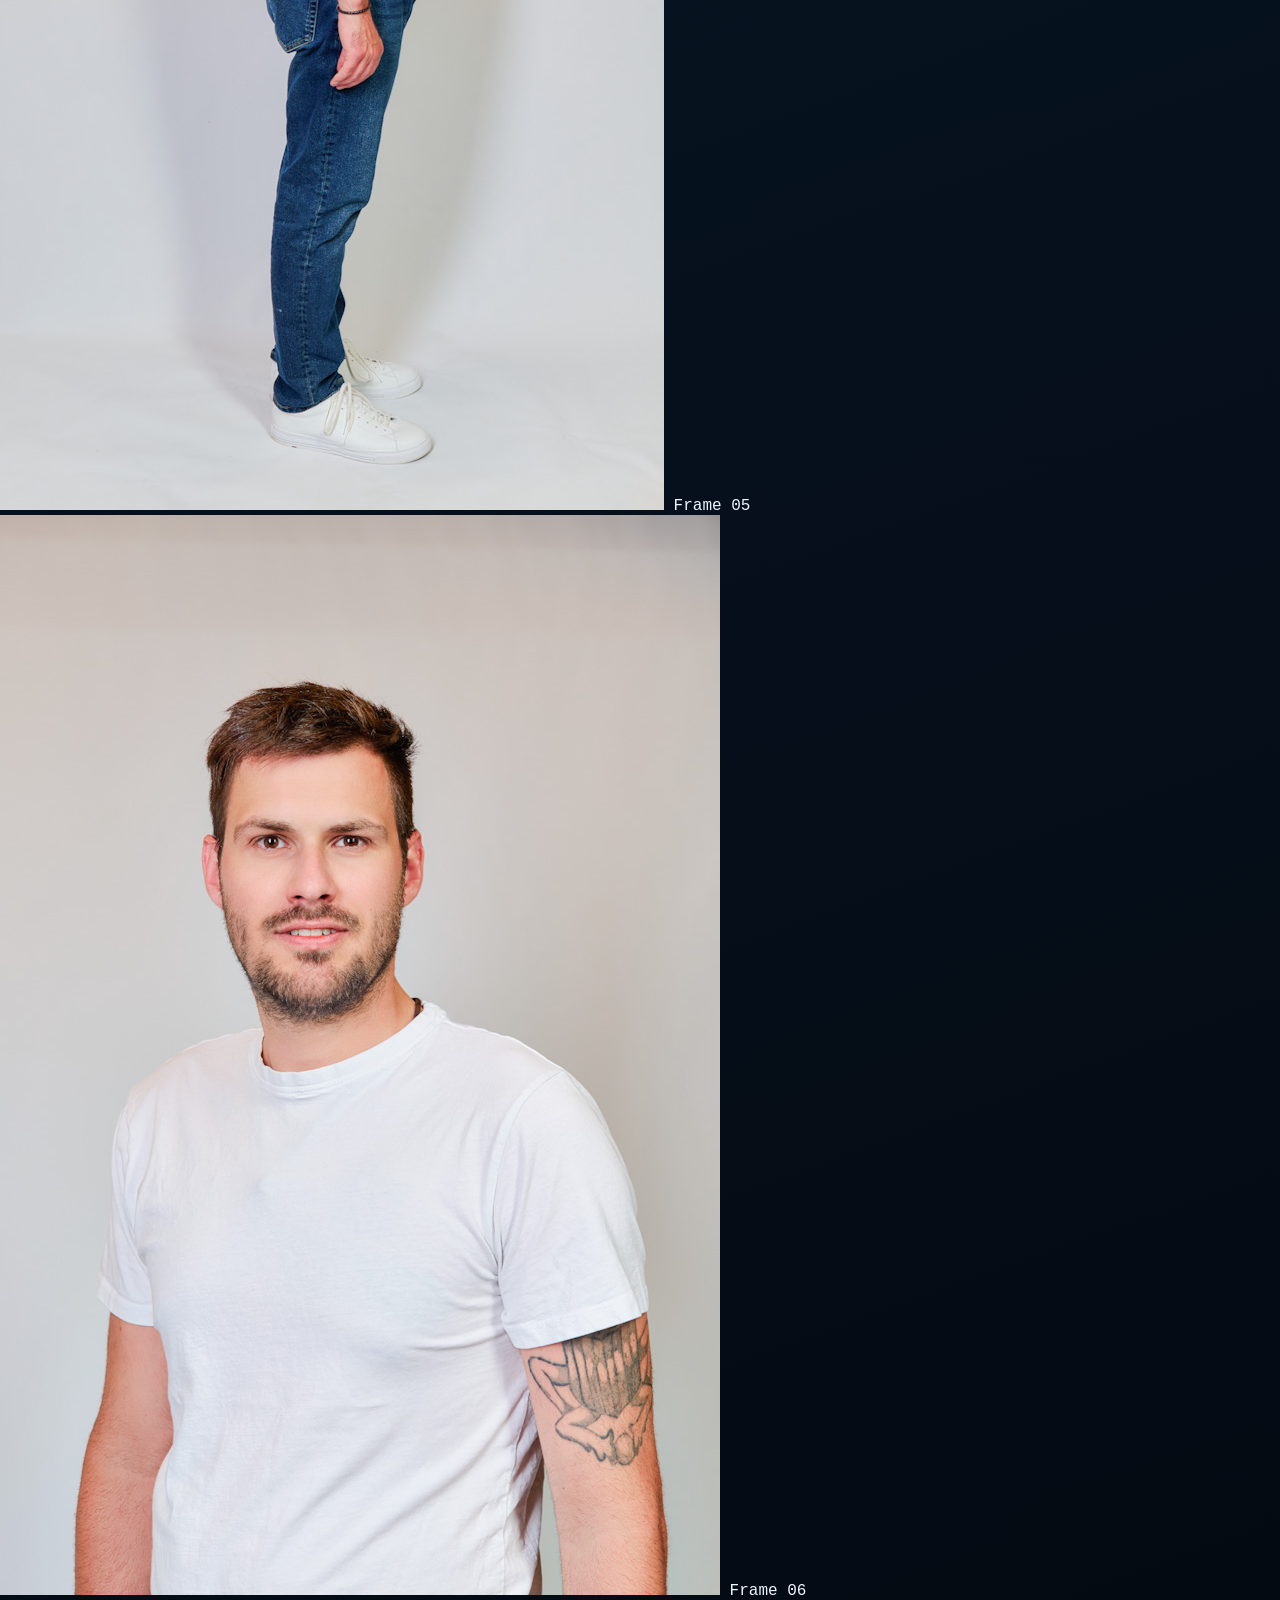
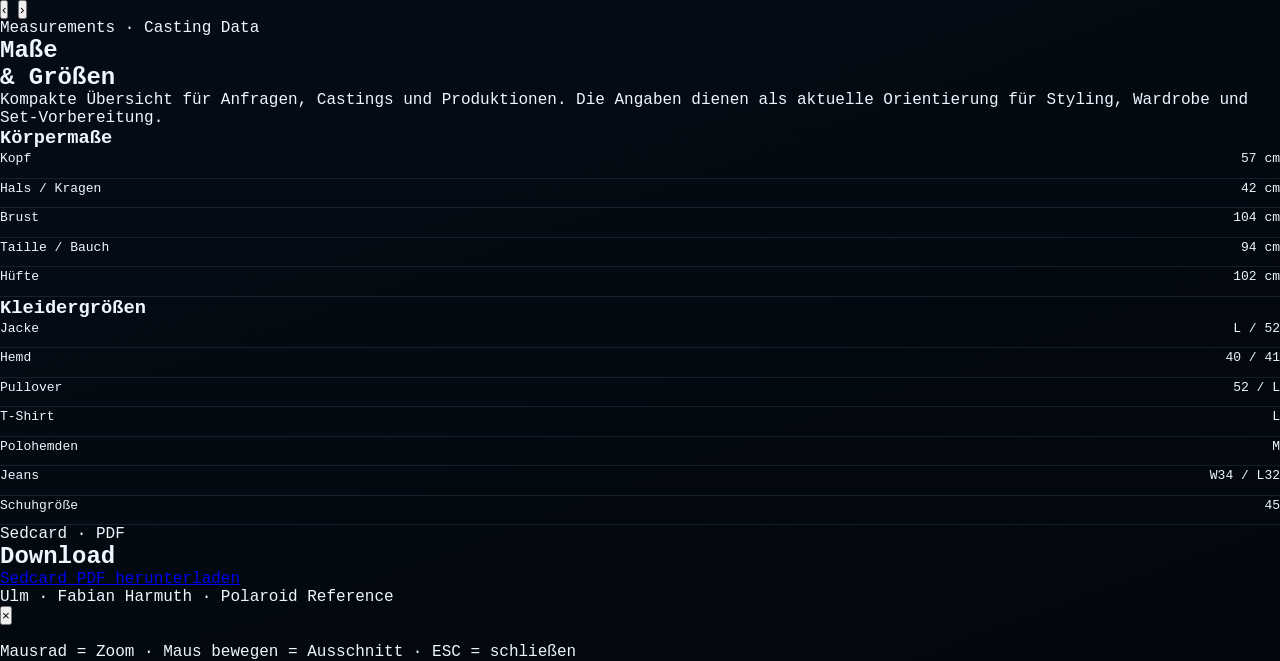
==== commit 3fb75787: "Update blaupause-polaroids.html" ====
--- a/blaupause-polaroids.html
+++ b/blaupause-polaroids.html
@@ -1,3 +1,4 @@
+
 <!DOCTYPE html>
 <html lang="de">
 <head>
@@ -5,224 +6,299 @@
 <meta name="viewport" content="width=device-width, initial-scale=1.0"/>
 
 <title>Blaupause-Polaroids — Fabian Harmuth</title>
+<meta name="description" content="Polaroids, Maße und Casting-Referenzen von Fabian Harmuth — Male Model aus Ulm."/>
 
 <link rel="stylesheet" href="assets/css/blaupause-polaroids.css">
-  <link rel="stylesheet" href="assets/css/cursor.css">
+<link rel="stylesheet" href="assets/css/cursor.css">
 </head>
 
 <body>
-  <div id="cursor"></div>
+
+<div id="cursor"></div>
 <div id="cursor-ring"></div>
 
-<div class="cursor"></div>
+<div class="page-noise"></div>
+<div class="soft-orbit orbit-one"></div>
+<div class="soft-orbit orbit-two"></div>
 
 <nav class="nav">
-
   <div class="nav-links">
     <a href="index.html">01 Landingpage</a>
     <a href="blaupause-polaroids.html" class="active">02 Blaupause-Polaroids</a>
     <a href="kontakt.html">03 Kontakt</a>
     <a href="legal.html">Legal</a>
   </div>
-
 </nav>
 
-<main class="page">
-
-  <div class="grid-bg"></div>
-  <div class="grid-overlay"></div>
-  <div class="scan-line"></div>
-  <div class="blueprint-noise"></div>
-
-  <div class="footprints">
-    <span></span>
-    <span></span>
-    <span></span>
-    <span></span>
-    <span></span>
-    <span></span>
+<main class="pola-page">
+
+  <section class="pola-hero">
+
+    <div class="hero-copy">
+      <div class="kicker">Agency Digitals · Polaroid Reference · Ulm</div>
+
+      <h1 class="pola-title">
+        Pola
+        <span>Index</span>
+      </h1>
+
+      <p class="pola-intro">
+        Reduzierte Model-Referenzen mit Fokus auf Proportion,
+        Präsenz, Gesicht und natürlicher Wirkung. Kein Editorial-Ersatz,
+        sondern ein klarer Casting-Blick auf Form, Haltung und Ausdruck. (Reminder- alle zu sehenden Bilder stammen aus einer reinen Hobby Produktion)
+      </p>
+
+      <div class="hero-tags">
+        <span>Natural Light</span>
+        <span>Digitals</span>
+        <span>Agency View</span>
+      </div>
+    </div>
+
+    <div class="hero-visual">
+      <div class="hero-polaroid">
+        <img
+          src="images/pola-01.jpg"
+          data-after="images/after-01.jpg"
+          alt="Fabian Harmuth Polaroid Hero"
+          class="pola-upgrade hero-pola-img"
+          loading="eager">
+      </div>
+
+      <div class="hero-stamp">
+        <strong>01</strong>
+        <span>Primary<br>Reference</span>
+      </div>
+    </div>
+
+  </section>
+
+  <section class="agency-strip" aria-label="Model Basisdaten">
+
+    <div class="strip-item">
+      <span>Name</span>
+      <strong>Fabian Harmuth</strong>
+    </div>
+
+    <div class="strip-item">
+      <span>Wohnort</span>
+      <strong>Ulm</strong>
+    </div>
+
+    <div class="strip-item">
+      <span>Alter</span>
+      <strong>29</strong>
+    </div>
+
+    <div class="strip-item">
+      <span>Größe</span>
+      <strong>1,78 m</strong>
+    </div>
+
+    <div class="strip-item">
+      <span>Schuhgröße</span>
+      <strong>45</strong>
+    </div>
+
+  </section>
+
+  <section class="pola-lab">
+
+    <div class="lab-head">
+      <div>
+        <div class="kicker dark">Visual Set · Six Frames</div>
+        <h2>Agency<br>Preview</h2>
+      </div>
+
+      <p>
+        Die kleinen Polas laden sofort. Die hochauflösenden After-Dateien
+        werden im Hintergrund weich nachgeladen. Doppelklick öffnet das Bild groß.
+      </p>
+    </div>
+
+    <div class="pola-showcase" id="polaShowcase">
+
+      <aside class="pola-inspector">
+        <div class="inspector-symbol">FH</div>
+
+        <div class="inspector-title">
+          Frame <span id="activeFrameNumber">01</span>
+        </div>
+
+        <div class="inspector-text" id="activeFrameText">
+          Frontale Referenz · ruhiger Ausdruck · natürliche Proportion.
+        </div>
+
+        <div class="inspector-line"></div>
+
+        <div class="inspector-note">
+          Scroll oder Klick wechselt den aktiven Frame.
+        </div>
+      </aside>
+
+      <div class="pola-stack">
+
+        <article class="pola-card is-active" data-frame="01" data-note="Frontale Referenz · ruhiger Ausdruck · natürliche Proportion.">
+          <img src="images/pola-01.jpg" data-after="images/after-01.jpg" alt="Pola 01 Fabian Harmuth" class="pola-upgrade" loading="lazy">
+          <span>Frame 01</span>
+        </article>
+
+        <article class="pola-card is-next" data-frame="02" data-note="Körperhaltung · gerade Linie · klare Silhouette.">
+          <img src="images/pola-02.jpg" data-after="images/after-02.jpg" alt="Pola 02 Fabian Harmuth" class="pola-upgrade" loading="lazy">
+          <span>Frame 02</span>
+        </article>
+
+        <article class="pola-card" data-frame="03" data-note="Profilwirkung · Kontur · Gesichtslinie und Schulterform.">
+          <img src="images/pola-03.jpg" data-after="images/after-03.jpg" alt="Pola 03 Fabian Harmuth" class="pola-upgrade" loading="lazy">
+          <span>Frame 03</span>
+        </article>
+
+        <article class="pola-card" data-frame="04" data-note="Halbprofil · weicher Ausdruck · natürliche Präsenz.">
+          <img src="images/pola-04.jpg" data-after="images/after-04.jpg" alt="Pola 04 Fabian Harmuth" class="pola-upgrade" loading="lazy">
+          <span>Frame 04</span>
+        </article>
+
+        <article class="pola-card" data-frame="05" data-note="Full-body Eindruck · Proportion und Stand.">
+          <img src="images/pola-05.jpg" data-after="images/after-05.jpg" alt="Pola 05 Fabian Harmuth" class="pola-upgrade" loading="lazy">
+          <span>Frame 05</span>
+        </article>
+
+        <article class="pola-card is-prev" data-frame="06" data-note="Casting-Reserve · alternative Haltung und Bildwirkung.">
+          <img src="images/pola-06.jpg" data-after="images/after-06.jpg" alt="Pola 06 Fabian Harmuth" class="pola-upgrade" loading="lazy">
+          <span>Frame 06</span>
+        </article>
+
+      </div>
+
+      <div class="pola-controls">
+        <button type="button" id="polaPrev" aria-label="Vorheriges Pola">‹</button>
+        <button type="button" id="polaNext" aria-label="Nächstes Pola">›</button>
+      </div>
+
+    </div>
+
+  </section>
+
+  <section class="measure-section">
+
+    <div class="measure-copy">
+      <div class="kicker dark">Measurements · Casting Data</div>
+
+      <h2>Maße<br>& Größen</h2>
+
+      <p>
+        Kompakte Übersicht für Anfragen, Castings und Produktionen.
+        Die Angaben dienen als aktuelle Orientierung für Styling,
+        Wardrobe und Set-Vorbereitung.
+      </p>
+    </div>
+
+    <div class="measure-grid">
+
+      <div class="measure-card">
+        <h3>Körpermaße</h3>
+
+        <div class="measure-row">
+          <span>Kopf</span>
+          <strong>57 cm</strong>
+        </div>
+
+        <div class="measure-row">
+          <span>Hals / Kragen</span>
+          <strong>42 cm</strong>
+        </div>
+
+        <div class="measure-row">
+          <span>Brust</span>
+          <strong>104 cm</strong>
+        </div>
+
+        <div class="measure-row">
+          <span>Taille / Bauch</span>
+          <strong>94 cm</strong>
+        </div>
+
+        <div class="measure-row">
+          <span>Hüfte</span>
+          <strong>102 cm</strong>
+        </div>
+      </div>
+
+      <div class="measure-card accent-card">
+        <h3>Kleidergrößen</h3>
+
+        <div class="measure-row">
+          <span>Jacke</span>
+          <strong>L / 52</strong>
+        </div>
+
+        <div class="measure-row">
+          <span>Hemd</span>
+          <strong>40 / 41</strong>
+        </div>
+
+        <div class="measure-row">
+          <span>Pullover</span>
+          <strong>52 / L</strong>
+        </div>
+
+        <div class="measure-row">
+          <span>T-Shirt</span>
+          <strong>L</strong>
+        </div>
+
+        <div class="measure-row">
+          <span>Polohemden</span>
+          <strong>M</strong>
+        </div>
+
+        <div class="measure-row">
+          <span>Jeans</span>
+          <strong>W34 / L32</strong>
+        </div>
+
+        <div class="measure-row">
+          <span>Schuhgröße</span>
+          <strong>45</strong>
+        </div>
+      </div>
+
+    </div>
+
+  </section>
+
+  <section class="download-section">
+    <div>
+      <div class="kicker dark">Sedcard · PDF</div>
+      <h2>Download</h2>
+    </div>
+
+    <a class="sedcard-download" href="Fabian%20Harmuth%20Sedcard.pdf" download>
+      Sedcard PDF herunterladen
+    </a>
+  </section>
+
+  <footer class="pola-foot">
+    <span>Ulm · Fabian Harmuth · Polaroid Reference</span>
+    <span class="foot-dot"></span>
+  </footer>
+
+</main>
+
+<div class="pola-viewer" id="polaViewer" aria-hidden="true">
+  <button class="pola-viewer-close" id="polaViewerClose" type="button" aria-label="Bild schließen">×</button>
+
+  <div class="pola-viewer-stage" id="polaViewerStage">
+    <img id="polaViewerImg" src="" alt="">
   </div>
 
-  <div class="shell">
-
-    <section class="photo-frame">
-
-      <div class="photo-inner">
-        <img src="images/pola1.jpeg" alt="Fabian Harmuth Blueprint Polaroid">
-      </div>
-
-    </section>
-
-    <section class="card">
-
-      <div class="card-head">
-
-        <div class="symbol">
-          FH
-        </div>
-
-        <div class="head-text">
-
-          <div class="head-title">
-            Blau<span>|</span>pause
-          </div>
-
-          <div class="head-line">
-            Model Dossier · Casting Sheet · Visual Reference
-          </div>
-
-        </div>
-
-      </div>
-
-      <div class="info">
-
-        <div class="info-grid">
-
-          <div class="info-item">
-            <span class="label">Name</span>
-            <span class="value">Harmuth</span>
-          </div>
-
-          <div class="info-item">
-            <span class="label">Vorname</span>
-            <span class="value">Fabian</span>
-          </div>
-
-          <div class="info-item">
-            <span class="label">Alter</span>
-            <span class="value">29</span>
-          </div>
-
-          <div class="info-item">
-            <span class="label">Wohnort</span>
-            <span class="value">Ulm</span>
-          </div>
-
-          <div class="info-item">
-            <span class="label">Größe</span>
-            <span class="value">1,78 m</span>
-          </div>
-
-          <div class="info-item">
-            <span class="label">Schuhgröße</span>
-            <span class="value">45</span>
-          </div>
-
-        </div>
-
-        <button class="measure-toggle" id="measureToggle">
-          <span>Konfektionsmaße einsehen</span>
-        </button>
-
-        <div class="measure-panel" id="measurePanel">
-
-          <div class="measure-box">
-
-            <h3>
-              Körper<span>|</span>maße
-            </h3>
-
-            <div class="measure-list">
-
-              <div class="measure-row">
-                <em>Kopf</em>
-                <strong>57 cm</strong>
-              </div>
-
-              <div class="measure-row">
-                <em>Hals / Kragen</em>
-                <strong>42 cm</strong>
-              </div>
-
-              <div class="measure-row">
-                <em>Brust</em>
-                <strong>104 cm</strong>
-              </div>
-
-              <div class="measure-row">
-                <em>Taille / Bauch</em>
-                <strong>94 cm</strong>
-              </div>
-
-              <div class="measure-row">
-                <em>Hüfte</em>
-                <strong>102 cm</strong>
-              </div>
-
-            </div>
-
-          </div>
-
-          <div class="measure-box">
-
-            <h3>
-              Kleider<span>|</span>größen
-            </h3>
-
-            <div class="measure-list">
-
-              <div class="measure-row">
-                <em>Jacke</em>
-                <strong>L / 52</strong>
-              </div>
-
-              <div class="measure-row">
-                <em>Hemd</em>
-                <strong>40 / 41</strong>
-              </div>
-
-              <div class="measure-row">
-                <em>Pullover</em>
-                <strong>52 / L</strong>
-              </div>
-
-              <div class="measure-row">
-                <em>T-Shirt</em>
-                <strong>L</strong>
-              </div>
-
-              <div class="measure-row">
-                <em>Polohemden</em>
-                <strong>M</strong>
-              </div>
-
-              <div class="measure-row">
-                <em>Jeans</em>
-                <strong>W34 / L32</strong>
-              </div>
-
-              <div class="measure-row">
-                <em>Schuhgröße</em>
-                <strong>45</strong>
-              </div>
-
-            </div>
-
-          </div>
-
-        </div>
-
-        <div class="note">
-          Interaktive Blaupause · Portfolio Referenz · Editorial Casting Dossier
-        </div>
-
-        <div class="future-note">
-          Weitere Polaroids und Referenzaufnahmen befinden sich derzeit in Ausarbeitung.
-        </div>
-<div class="future-note">
-  Weitere Polaroids und Referenzaufnahmen befinden sich derzeit in Ausarbeitung.
+  <div class="pola-viewer-hint">
+    Mausrad = Zoom · Maus bewegen = Ausschnitt · ESC = schließen
+  </div>
 </div>
 
-<a class="sedcard-download" href="Fabian%20Harmuth%20Sedcard.pdf" download>
-  Sedcard PDF herunterladen
-</a>
-    </section>
-
-  </div>
-
-</main>
 <script src="assets/js/cursor.js"></script>
 <script src="assets/js/blaupause-polaroids.js"></script>
+
 </body>
 </html>
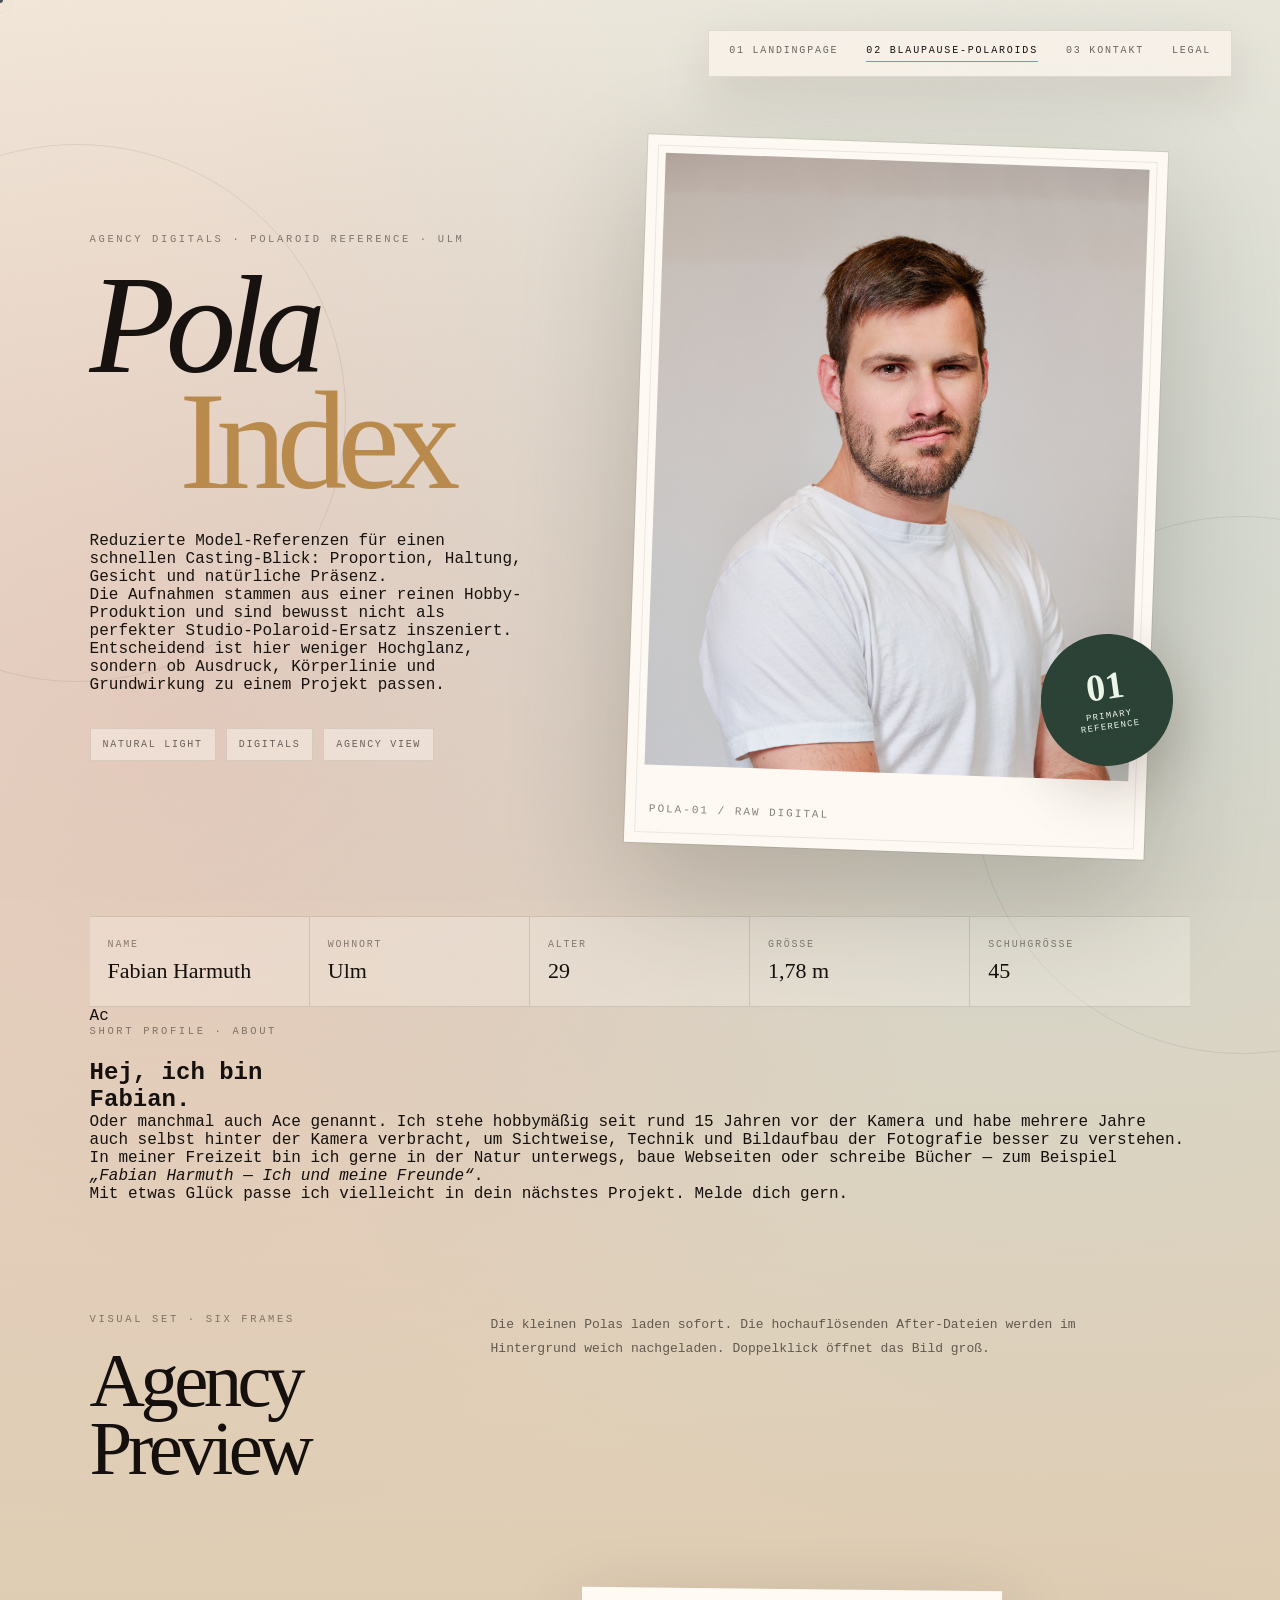
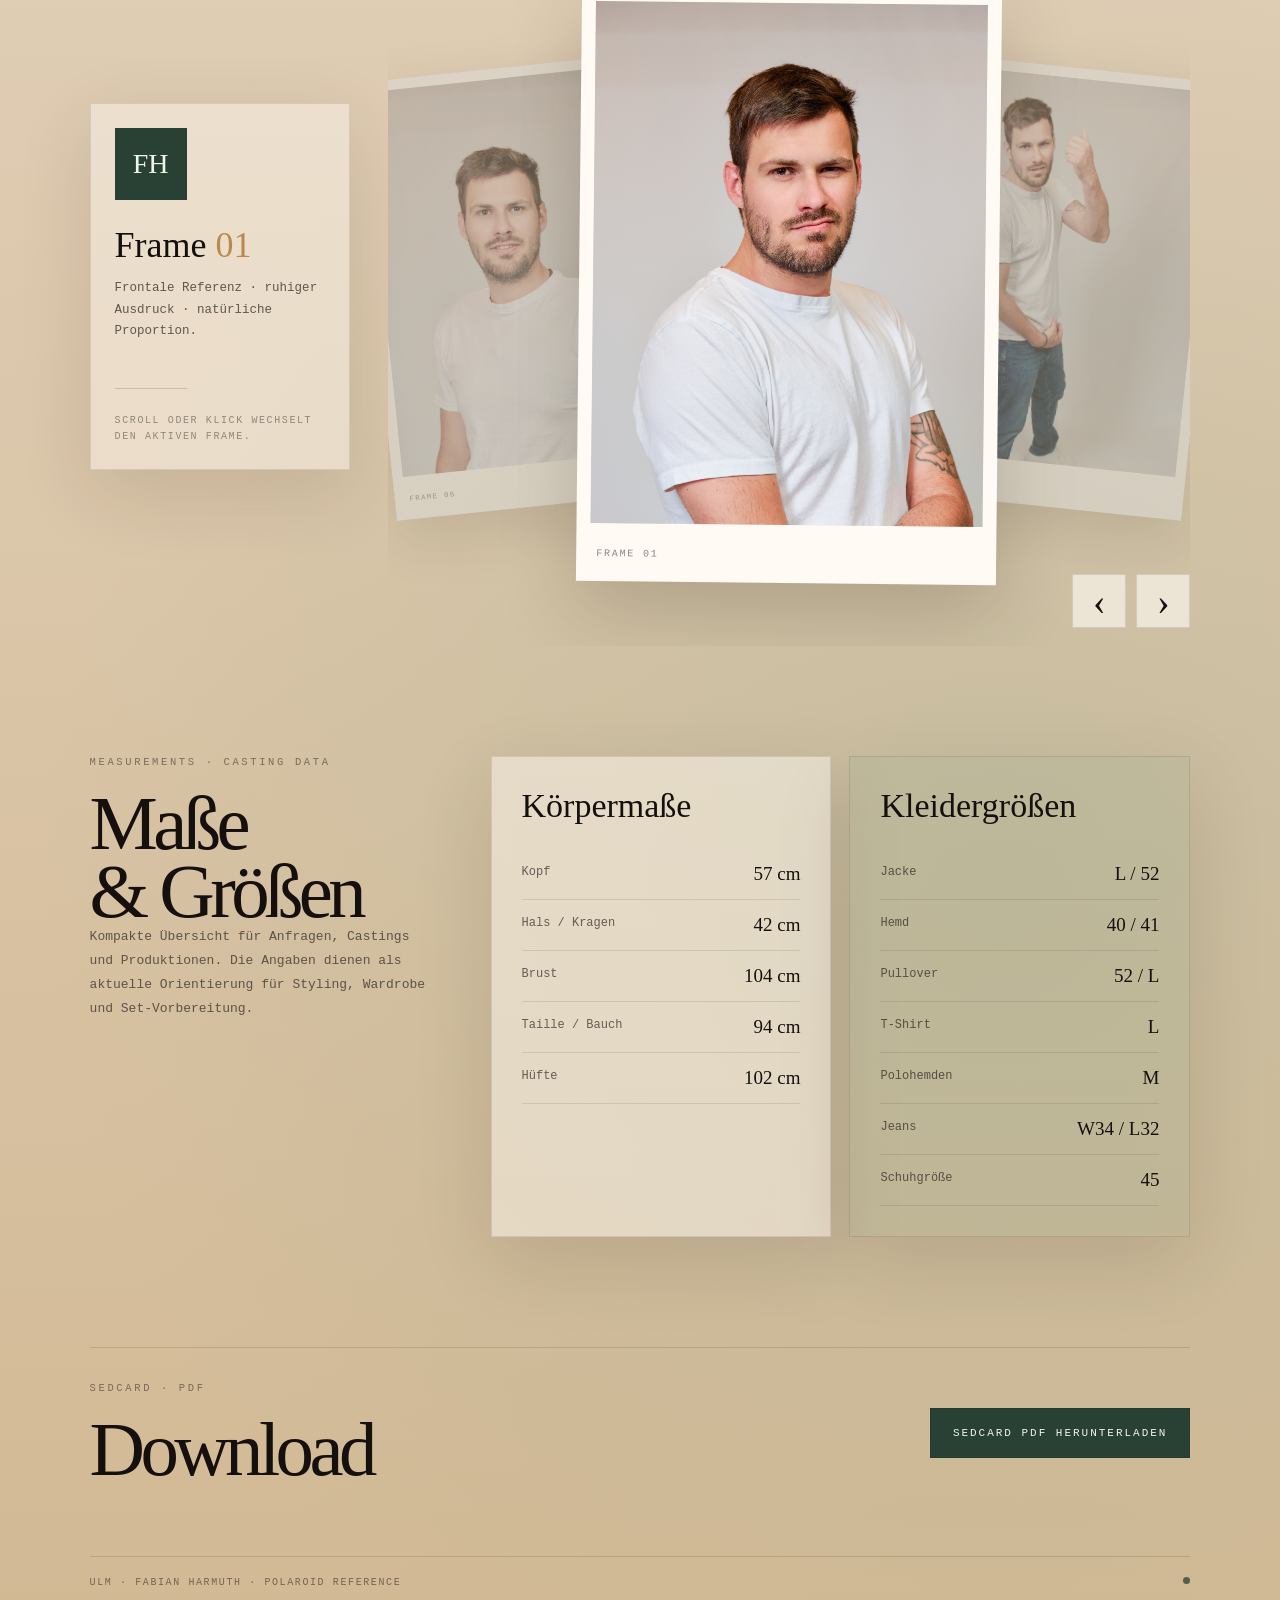
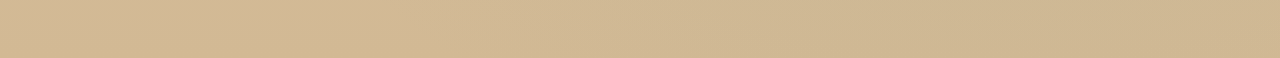
==== commit 038d6c09: "Update blaupause-polaroids.html" ====
--- a/blaupause-polaroids.html
+++ b/blaupause-polaroids.html
@@ -42,11 +42,22 @@
         <span>Index</span>
       </h1>
 
-      <p class="pola-intro">
-        Reduzierte Model-Referenzen mit Fokus auf Proportion,
-        Präsenz, Gesicht und natürlicher Wirkung. Kein Editorial-Ersatz,
-        sondern ein klarer Casting-Blick auf Form, Haltung und Ausdruck. (Reminder- alle zu sehenden Bilder stammen aus einer reinen Hobby Produktion)
-      </p>
+      <div class="pola-intro-grid">
+        <p>
+          Reduzierte Model-Referenzen für einen schnellen Casting-Blick:
+          Proportion, Haltung, Gesicht und natürliche Präsenz.
+        </p>
+
+        <p>
+          Die Aufnahmen stammen aus einer reinen Hobby-Produktion und sind bewusst
+          nicht als perfekter Studio-Polaroid-Ersatz inszeniert.
+        </p>
+
+        <p>
+          Entscheidend ist hier weniger Hochglanz, sondern ob Ausdruck,
+          Körperlinie und Grundwirkung zu einem Projekt passen.
+        </p>
+      </div>
 
       <div class="hero-tags">
         <span>Natural Light</span>
@@ -102,6 +113,41 @@
 
   </section>
 
+  <section class="profile-section">
+
+    <div class="profile-card">
+      <div class="profile-symbol">Ac</div>
+
+      <div class="profile-text">
+        <div class="kicker dark">Short Profile · About</div>
+
+        <h2>
+          Hej, ich bin<br>
+          Fabian.
+        </h2>
+
+        <p>
+          Oder manchmal auch Ace genannt. Ich stehe hobbymäßig seit rund
+          15 Jahren vor der Kamera und habe mehrere Jahre auch selbst hinter
+          der Kamera verbracht, um Sichtweise, Technik und Bildaufbau der
+          Fotografie besser zu verstehen.
+        </p>
+
+        <p>
+          In meiner Freizeit bin ich gerne in der Natur unterwegs, baue Webseiten
+          oder schreibe Bücher — zum Beispiel
+          <em>„Fabian Harmuth — Ich und meine Freunde“</em>.
+        </p>
+
+        <p>
+          Mit etwas Glück passe ich vielleicht in dein nächstes Projekt.
+          Melde dich gern.
+        </p>
+      </div>
+    </div>
+
+  </section>
+
   <section class="pola-lab">
 
     <div class="lab-head">
@@ -143,27 +189,27 @@
           <span>Frame 01</span>
         </article>
 
-        <article class="pola-card is-next" data-frame="02" data-note="Körperhaltung · gerade Linie · klare Silhouette.">
+        <article class="pola-card is-next" data-frame="02" data-note="Rechtes Half Body · seitliche Körperspannung · klare Silhouette.">
           <img src="images/pola-02.jpg" data-after="images/after-02.jpg" alt="Pola 02 Fabian Harmuth" class="pola-upgrade" loading="lazy">
           <span>Frame 02</span>
         </article>
 
-        <article class="pola-card" data-frame="03" data-note="Profilwirkung · Kontur · Gesichtslinie und Schulterform.">
+        <article class="pola-card" data-frame="03" data-note="Linkes Profil · Gesichtslinie · Hals, Schulter und Kontur.">
           <img src="images/pola-03.jpg" data-after="images/after-03.jpg" alt="Pola 03 Fabian Harmuth" class="pola-upgrade" loading="lazy">
           <span>Frame 03</span>
         </article>
 
-        <article class="pola-card" data-frame="04" data-note="Halbprofil · weicher Ausdruck · natürliche Präsenz.">
+        <article class="pola-card" data-frame="04" data-note="Rückansicht · halb bis dreiviertel · Rückenlinie und Haltung.">
           <img src="images/pola-04.jpg" data-after="images/after-04.jpg" alt="Pola 04 Fabian Harmuth" class="pola-upgrade" loading="lazy">
           <span>Frame 04</span>
         </article>
 
-        <article class="pola-card" data-frame="05" data-note="Full-body Eindruck · Proportion und Stand.">
+        <article class="pola-card" data-frame="05" data-note="Rechtes Profil · Seitenwirkung · Gesichtskontur und Stand.">
           <img src="images/pola-05.jpg" data-after="images/after-05.jpg" alt="Pola 05 Fabian Harmuth" class="pola-upgrade" loading="lazy">
           <span>Frame 05</span>
         </article>
 
-        <article class="pola-card is-prev" data-frame="06" data-note="Casting-Reserve · alternative Haltung und Bildwirkung.">
+        <article class="pola-card is-prev" data-frame="06" data-note="Half Body Natural · lockerer Eindruck · natürliche Körpersprache.">
           <img src="images/pola-06.jpg" data-after="images/after-06.jpg" alt="Pola 06 Fabian Harmuth" class="pola-upgrade" loading="lazy">
           <span>Frame 06</span>
         </article>
--- a/assets/css/blaupause-polaroids.css
+++ b/assets/css/blaupause-polaroids.css
@@ -1,26 +1,19 @@
 
 :root{
-  --bg:#07111d;
-  --bg2:#09192c;
-
-  --panel:#0c2036;
-
-  --line:rgba(128,197,255,.16);
-  --line-strong:rgba(128,197,255,.26);
-
-  --blue:#83cfff;
-  --blue-soft:rgba(131,207,255,.18);
-
-  --green:#1f3b2d;
-  --green-light:#d7ebc7;
-
-  --text:#edf7ff;
-  --muted:rgba(237,247,255,.78);
-  --dim:rgba(237,247,255,.52);
-
-  --red:#d64f4f;
-  --paper:#f4f5f7;
-
+  --ink:#15100d;
+  --ink-soft:rgba(21,16,13,.66);
+  --cream:#f3eadc;
+  --cream2:#dfcdb4;
+  --rose:#d9a7a2;
+  --rose-soft:rgba(217,167,162,.28);
+  --sage:#8ea58c;
+  --sage-dark:#294034;
+  --blue:#8fc6d8;
+  --gold:#b98a4b;
+  --paper:#fff8ef;
+  --white:#fffaf4;
+  --shadow:rgba(41,28,17,.22);
+  --line:rgba(21,16,13,.12);
   --serif:Georgia,"Times New Roman",serif;
   --mono:"Courier New",Courier,monospace;
 }
@@ -32,64 +25,67 @@
 }
 
 html{
-  background:var(--bg);
   scroll-behavior:smooth;
+  background:var(--cream);
 }
 
 body{
   min-height:100vh;
   overflow-x:hidden;
-
   background:
-    radial-gradient(circle at 22% 38%, rgba(131,207,255,.12), transparent 28%),
-    radial-gradient(circle at 80% 24%, rgba(131,207,255,.08), transparent 34%),
-    linear-gradient(160deg,#07111d 0%,#09192c 54%,#03070d 100%);
-
-  color:var(--text);
+    radial-gradient(circle at 14% 22%, rgba(217,167,162,.35), transparent 30%),
+    radial-gradient(circle at 84% 18%, rgba(143,198,216,.28), transparent 34%),
+    radial-gradient(circle at 78% 76%, rgba(142,165,140,.24), transparent 36%),
+    linear-gradient(180deg,var(--cream) 0%,var(--cream2) 48%,#d2b994 100%);
+  color:var(--ink);
   font-family:var(--mono);
-
   cursor:none;
 }
 
-/* =========================
-CUSTOM CURSOR
-========================= */
-
-#cursor{
+img{
+  display:block;
+  max-width:100%;
+}
+
+a{
+  color:inherit;
+  text-decoration:none;
+}
+
+button{
+  font:inherit;
+}
+
+.page-noise{
   position:fixed;
-  width:6px;
-  height:6px;
+  inset:0;
+  pointer-events:none;
+  z-index:50;
+  opacity:.035;
+  background-image:url("data:image/svg+xml,%3Csvg viewBox='0 0 256 256' xmlns='http://www.w3.org/2000/svg'%3E%3Cfilter id='n'%3E%3CfeTurbulence type='fractalNoise' baseFrequency='0.72' numOctaves='4' stitchTiles='stitch'/%3E%3C/filter%3E%3Crect width='100%25' height='100%25' filter='url(%23n)'/%3E%3C/svg%3E");
+  background-size:220px 220px;
+}
+
+.soft-orbit{
+  position:fixed;
+  width:42vw;
+  height:42vw;
+  border:1px solid rgba(21,16,13,.08);
   border-radius:50%;
-  background:var(--text);
+  z-index:0;
   pointer-events:none;
-  z-index:9999;
-  transform:translate(-50%,-50%);
-  mix-blend-mode:difference;
-  opacity:.82;
-}
-
-#cursor-ring{
-  position:fixed;
-  width:26px;
-  height:26px;
-  border:1px solid rgba(131,207,255,.22);
-  border-radius:50%;
-  pointer-events:none;
-  z-index:9998;
-  transform:translate(-50%,-50%);
-  opacity:.58;
-  transition:
-    width .25s ease,
-    height .25s ease,
-    border-color .25s ease,
-    opacity .25s ease;
-}
-
-#cursor-ring.active{
-  width:58px;
-  height:58px;
-  border-color:rgba(131,207,255,.42);
-  opacity:.95;
+  animation:orbitDrift 18s ease-in-out infinite alternate;
+}
+
+.orbit-one{
+  left:-15vw;
+  top:16vh;
+}
+
+.orbit-two{
+  right:-18vw;
+  bottom:-12vw;
+  animation-delay:2s;
 }
 
 .nav{
@@ -97,60 +93,46 @@
   top:0;
   right:0;
   z-index:100;
-
   padding:30px 48px;
+  pointer-events:none;
 }
 
 .nav-links{
   display:flex;
-  gap:30px;
-
+  align-items:center;
+  gap:28px;
   padding:14px 20px;
-
-  background:rgba(4,10,18,.58);
-
-  border:1px solid rgba(131,207,255,.16);
-
+  background:rgba(255,248,239,.64);
+  border:1px solid rgba(21,16,13,.1);
   backdrop-filter:blur(16px);
   -webkit-backdrop-filter:blur(16px);
-
-  box-shadow:0 16px 40px rgba(0,0,0,.28);
+  box-shadow:0 18px 50px rgba(41,28,17,.12);
+  pointer-events:auto;
 }
 
 .nav-links a{
   position:relative;
-
-  font-size:11px;
-  letter-spacing:.2em;
-
-  text-transform:uppercase;
-
-  color:var(--muted);
-
-  text-decoration:none;
-
   padding-bottom:6px;
-
+  font-size:10px;
+  letter-spacing:.18em;
+  text-transform:uppercase;
+  color:rgba(21,16,13,.62);
   transition:.3s ease;
 }
 
 .nav-links a:hover,
 .nav-links a.active{
-  color:var(--text);
+  color:var(--ink);
 }
 
 .nav-links a::after{
   content:'';
-
   position:absolute;
   left:0;
   bottom:0;
-
   width:0%;
   height:1px;
-
-  background:var(--blue);
-
+  background:var(--gold);
   transition:.35s ease;
 }
 
@@ -159,849 +141,708 @@
   width:100%;
 }
 
-/* =========================
-BACKGROUND
-========================= */
-
-.page{
+.pola-page{
   position:relative;
-
-  min-height:100vh;
-
+  z-index:2;
+  padding:132px 7vw 70px;
+}
+
+.pola-hero{
+  width:min(1240px,100%);
+  margin:0 auto;
+  min-height:calc(100vh - 170px);
+  display:grid;
+  grid-template-columns:minmax(320px,.85fr) minmax(420px,1.15fr);
+  gap:clamp(46px,6vw,96px);
+  align-items:center;
+}
+
+.kicker{
+  margin-bottom:22px;
+  font-size:10.5px;
+  letter-spacing:.25em;
+  text-transform:uppercase;
+  color:rgba(21,16,13,.5);
+}
+
+.kicker.dark{
+  color:rgba(21,16,13,.48);
+}
+
+.pola-title{
+  margin-bottom:34px;
+  font-family:var(--serif);
+  font-size:clamp(78px,11vw,156px);
+  line-height:.82;
+  letter-spacing:-.07em;
+  color:var(--ink);
+  font-weight:300;
+  font-style:italic;
+}
+
+.pola-title span{
+  display:block;
+  margin-left:clamp(34px,7vw,110px);
+  color:var(--gold);
+  font-style:normal;
+}
+
+.pola-intro{
+  max-width:640px;
+  font-family:var(--serif);
+  font-size:clamp(25px,3vw,42px);
+  line-height:1.08;
+  letter-spacing:-.035em;
+  color:rgba(21,16,13,.76);
+}
+
+.hero-tags{
+  display:flex;
+  flex-wrap:wrap;
+  gap:10px;
+  margin-top:34px;
+}
+
+.hero-tags span{
+  padding:10px 12px;
+  border:1px solid rgba(21,16,13,.1);
+  background:rgba(255,250,244,.44);
+  font-size:10px;
+  letter-spacing:.17em;
+  text-transform:uppercase;
+  color:rgba(21,16,13,.62);
+}
+
+.hero-visual{
+  position:relative;
+  display:flex;
+  justify-content:center;
+}
+
+.hero-polaroid{
+  position:relative;
+  width:min(520px,88vw);
+  padding:18px 18px 78px;
+  background:var(--white);
+  box-shadow:
+    0 44px 120px var(--shadow),
+    0 0 0 1px rgba(21,16,13,.08);
+  transform:rotate(2deg);
+}
+
+.hero-polaroid::before{
+  content:'';
+  position:absolute;
+  inset:10px;
+  border:1px solid rgba(21,16,13,.08);
+  pointer-events:none;
+  z-index:3;
+}
+
+.hero-polaroid::after{
+  content:'POLA-01 / RAW DIGITAL';
+  position:absolute;
+  left:24px;
+  bottom:28px;
+  font-size:11px;
+  letter-spacing:.18em;
+  color:rgba(21,16,13,.52);
+  text-transform:uppercase;
+}
+
+.hero-polaroid img{
+  width:100%;
+  height:min(68vh,690px);
+  object-fit:cover;
+  object-position:center top;
+  filter:contrast(1.02) brightness(.98) saturate(.94);
+  transition:opacity .55s ease, filter 1.1s ease;
+}
+
+.hero-stamp{
+  position:absolute;
+  right:3%;
+  bottom:12%;
+  width:132px;
+  height:132px;
+  display:flex;
+  flex-direction:column;
+  align-items:center;
+  justify-content:center;
+  background:var(--sage-dark);
+  color:#edf6e9;
+  border-radius:50%;
+  box-shadow:0 22px 60px rgba(41,28,17,.22);
+  transform:rotate(-8deg);
+}
+
+.hero-stamp strong{
+  font-family:var(--serif);
+  font-size:38px;
+  line-height:1;
+}
+
+.hero-stamp span{
+  margin-top:6px;
+  font-size:9px;
+  line-height:1.25;
+  letter-spacing:.14em;
+  text-transform:uppercase;
+  text-align:center;
+}
+
+.agency-strip{
+  width:min(1240px,100%);
+  margin:54px auto 0;
+  display:grid;
+  grid-template-columns:repeat(5,1fr);
+  border-top:1px solid var(--line);
+  border-bottom:1px solid var(--line);
+  background:rgba(255,250,244,.28);
+}
+
+.strip-item{
+  padding:22px 18px;
+  border-right:1px solid var(--line);
+}
+
+.strip-item:last-child{
+  border-right:0;
+}
+
+.strip-item span{
+  display:block;
+  margin-bottom:8px;
+  font-size:10px;
+  letter-spacing:.18em;
+  text-transform:uppercase;
+  color:rgba(21,16,13,.48);
+}
+
+.strip-item strong{
+  font-family:var(--serif);
+  font-weight:400;
+  font-size:22px;
+  color:var(--ink);
+}
+
+.pola-lab,
+.measure-section,
+.download-section{
+  width:min(1240px,100%);
+  margin:110px auto 0;
+}
+
+.lab-head,
+.measure-section,
+.download-section{
+  display:grid;
+  grid-template-columns:minmax(260px,.65fr) minmax(420px,1.35fr);
+  gap:clamp(36px,5vw,86px);
+  align-items:start;
+}
+
+.lab-head{
+  margin-bottom:44px;
+}
+
+.lab-head h2,
+.measure-copy h2,
+.download-section h2{
+  font-family:var(--serif);
+  font-size:clamp(48px,6vw,92px);
+  line-height:.88;
+  letter-spacing:-.06em;
+  font-weight:400;
+  color:var(--ink);
+}
+
+.lab-head p,
+.measure-copy p{
+  max-width:620px;
+  font-size:13px;
+  line-height:1.85;
+  color:rgba(21,16,13,.62);
+}
+
+.pola-showcase{
+  position:relative;
+  min-height:720px;
+  display:grid;
+  grid-template-columns:260px 1fr;
+  gap:38px;
+  align-items:center;
+}
+
+.pola-inspector{
+  position:relative;
+  padding:24px;
+  background:rgba(255,250,244,.42);
+  border:1px solid rgba(21,16,13,.1);
+  box-shadow:0 22px 70px rgba(41,28,17,.12);
+}
+
+.inspector-symbol{
+  width:72px;
+  height:72px;
+  margin-bottom:24px;
+  display:flex;
+  align-items:center;
+  justify-content:center;
+  background:var(--sage-dark);
+  color:#edf6e9;
+  font-family:var(--serif);
+  font-size:28px;
+}
+
+.inspector-title{
+  margin-bottom:12px;
+  font-family:var(--serif);
+  font-size:36px;
+  color:var(--ink);
+}
+
+.inspector-title span{
+  color:var(--gold);
+}
+
+.inspector-text{
+  min-height:86px;
+  font-size:12.5px;
+  line-height:1.75;
+  color:rgba(21,16,13,.66);
+}
+
+.inspector-line{
+  width:72px;
+  height:1px;
+  margin:24px 0;
+  background:rgba(21,16,13,.16);
+}
+
+.inspector-note{
+  font-size:10px;
+  line-height:1.6;
+  letter-spacing:.16em;
+  color:rgba(21,16,13,.42);
+  text-transform:uppercase;
+}
+
+.pola-stack{
+  position:relative;
+  height:720px;
   overflow:hidden;
-
-  padding:130px 7vw 90px;
-}
-
-.grid-bg{
+}
+
+.pola-card{
   position:absolute;
-  inset:0;
-
-  z-index:0;
-
-  opacity:.5;
-
-  background-image:
-    linear-gradient(rgba(131,207,255,.14) 1px, transparent 1px),
-    linear-gradient(90deg, rgba(131,207,255,.14) 1px, transparent 1px),
-    linear-gradient(rgba(131,207,255,.04) 1px, transparent 1px),
-    linear-gradient(90deg, rgba(131,207,255,.04) 1px, transparent 1px);
-
-  background-size:
-    140px 140px,
-    140px 140px,
-    28px 28px,
-    28px 28px;
-
-  animation:gridMove 24s linear infinite;
-}
-
-.grid-overlay{
+  top:50%;
+  left:50%;
+  width:min(38vw,420px);
+  padding:14px 14px 58px;
+  background:var(--white);
+  box-shadow:0 26px 80px rgba(41,28,17,.2);
+  opacity:0;
+  pointer-events:none;
+  transform:translate(-50%,-50%) scale(.72);
+  transition:
+    transform .68s cubic-bezier(.2,.8,.2,1),
+    opacity .48s ease,
+    filter .48s ease;
+  filter:grayscale(.28) brightness(.86);
+}
+
+.pola-card.is-active{
+  z-index:5;
+  opacity:1;
+  pointer-events:auto;
+  transform:translate(-50%,-50%) scale(1) rotate(.6deg);
+  filter:none;
+}
+
+.pola-card.is-prev{
+  z-index:3;
+  opacity:.58;
+  pointer-events:auto;
+  transform:translate(-112%,-50%) scale(.74) rotate(-6deg);
+}
+
+.pola-card.is-next{
+  z-index:3;
+  opacity:.58;
+  pointer-events:auto;
+  transform:translate(12%,-50%) scale(.74) rotate(6deg);
+}
+
+.pola-card img{
+  width:100%;
+  height:min(58vh,560px);
+  object-fit:cover;
+  object-position:center top;
+  background:#eadcc8;
+  transition:opacity .55s ease, filter 1.1s ease, transform 1s ease;
+}
+
+.pola-card.is-active:hover img{
+  transform:scale(1.025);
+}
+
+.pola-card span{
   position:absolute;
-  inset:0;
-
-  z-index:1;
-
-  pointer-events:none;
-
-  background:
-    radial-gradient(circle at center, transparent 0%, rgba(3,7,13,.42) 78%),
-    linear-gradient(
-      90deg,
-      rgba(3,7,13,.72),
-      transparent 22%,
-      transparent 78%,
-      rgba(3,7,13,.72)
-    );
-}
-
-.scan-line{
+  left:20px;
+  bottom:22px;
+  font-size:10px;
+  letter-spacing:.18em;
+  color:rgba(21,16,13,.5);
+  text-transform:uppercase;
+}
+
+.pola-upgrade.is-swapping{
+  opacity:.42;
+}
+
+.pola-upgrade.is-upgraded{
+  opacity:1;
+}
+
+.pola-controls{
   position:absolute;
-  inset:0;
-
-  z-index:2;
-
-  pointer-events:none;
-
-  background:
-    linear-gradient(
-      180deg,
-      transparent,
-      rgba(131,207,255,.07),
-      transparent
-    );
-
-  height:28vh;
-
-  animation:scanMove 12s linear infinite;
-}
-
-.blueprint-noise{
+  right:0;
+  bottom:18px;
+  display:flex;
+  gap:10px;
+  z-index:12;
+}
+
+.pola-controls button{
+  width:54px;
+  height:54px;
+  border:1px solid rgba(21,16,13,.12);
+  background:rgba(255,250,244,.62);
+  color:var(--ink);
+  font-family:var(--serif);
+  font-size:38px;
+  line-height:1;
+  cursor:pointer;
+  transition:.28s ease;
+}
+
+.pola-controls button:hover{
+  background:var(--sage-dark);
+  color:#edf6e9;
+  transform:translateY(-2px);
+}
+
+.measure-grid{
+  display:grid;
+  grid-template-columns:1fr 1fr;
+  gap:18px;
+}
+
+.measure-card{
+  padding:30px;
+  background:rgba(255,250,244,.46);
+  border:1px solid rgba(21,16,13,.1);
+  box-shadow:0 24px 72px rgba(41,28,17,.12);
+}
+
+.measure-card h3{
+  margin-bottom:24px;
+  font-family:var(--serif);
+  font-size:34px;
+  font-weight:400;
+  color:var(--ink);
+}
+
+.accent-card{
+  background:rgba(142,165,140,.18);
+}
+
+.measure-row{
+  display:flex;
+  justify-content:space-between;
+  gap:24px;
+  padding:14px 0;
+  border-bottom:1px solid rgba(21,16,13,.1);
+}
+
+.measure-row span{
+  font-size:12px;
+  line-height:1.5;
+  color:rgba(21,16,13,.62);
+}
+
+.measure-row strong{
+  font-family:var(--serif);
+  font-size:19px;
+  font-weight:400;
+  color:var(--ink);
+  text-align:right;
+}
+
+.download-section{
+  align-items:center;
+  padding:34px 0 0;
+  border-top:1px solid rgba(21,16,13,.12);
+}
+
+.sedcard-download{
+  width:fit-content;
+  justify-self:end;
+  padding:18px 22px;
+  border:1px solid rgba(21,16,13,.13);
+  background:var(--sage-dark);
+  color:#edf6e9;
+  font-size:11px;
+  letter-spacing:.18em;
+  text-transform:uppercase;
+  transition:.3s ease;
+}
+
+.sedcard-download:hover{
+  transform:translateY(-2px);
+  background:#1d3026;
+}
+
+.pola-foot{
+  width:min(1240px,100%);
+  margin:72px auto 0;
+  padding-top:20px;
+  border-top:1px solid rgba(21,16,13,.12);
+  display:flex;
+  justify-content:space-between;
+  gap:20px;
+  font-size:10px;
+  letter-spacing:.16em;
+  text-transform:uppercase;
+  color:rgba(21,16,13,.5);
+}
+
+.foot-dot{
+  width:7px;
+  height:7px;
+  border-radius:50%;
+  background:var(--sage-dark);
+  opacity:.75;
+}
+
+.pola-viewer{
   position:fixed;
   inset:0;
-
-  z-index:40;
-
-  pointer-events:none;
-
-  opacity:.03;
-
-  background-image:url("data:image/svg+xml,%3Csvg viewBox='0 0 256 256' xmlns='http://www.w3.org/2000/svg'%3E%3Cfilter id='n'%3E%3CfeTurbulence type='fractalNoise' baseFrequency='0.7' numOctaves='4' stitchTiles='stitch'/%3E%3C/filter%3E%3Crect width='100%25' height='100%25' filter='url(%23n)'/%3E%3C/svg%3E");
-
-  background-size:220px 220px;
-}
-
-/* =========================
-FOOTSTEPS
-========================= */
-
-.footprints{
-  position:absolute;
-  inset:0;
-
-  z-index:3;
-
-  pointer-events:none;
-}
-
-.footprints span{
-  position:absolute;
-
-  width:18px;
-  height:32px;
-
-  border:1px solid rgba(237,247,255,.16);
-  border-radius:46% 46% 56% 56%;
-
-  opacity:0;
-
-  animation:footFade 9s ease-in-out infinite;
-}
-
-.footprints span:nth-child(1){left:10%;top:76%;animation-delay:0s;}
-.footprints span:nth-child(2){left:17%;top:69%;animation-delay:1s;}
-.footprints span:nth-child(3){left:30%;top:57%;animation-delay:2s;}
-.footprints span:nth-child(4){left:46%;top:43%;animation-delay:3s;}
-.footprints span:nth-child(5){left:67%;top:31%;animation-delay:4s;}
-.footprints span:nth-child(6){left:79%;top:45%;animation-delay:5s;}
-
-/* =========================
-LAYOUT
-========================= */
-
-.shell{
-  position:relative;
-  z-index:10;
-
-  width:min(1180px,100%);
-  margin:0 auto;
-
-  display:grid;
-  grid-template-columns:minmax(320px,.92fr) minmax(380px,1.08fr);
-
-  gap:clamp(46px,6vw,90px);
-
+  z-index:9996;
+  display:none;
   align-items:center;
-}
-
-/* =========================
-PHOTO
-========================= */
-
-.photo-frame{
-  position:relative;
-
-  padding:16px;
-
-  background:
-    repeating-linear-gradient(
-      135deg,
-      var(--red) 0 14px,
-      var(--red) 14px 28px,
-      var(--paper) 28px 42px,
-      var(--paper) 42px 56px,
-      var(--blue) 56px 70px,
-      var(--blue) 70px 84px,
-      var(--paper) 84px 98px,
-      var(--paper) 98px 112px
-    );
-
-  box-shadow:
-    0 40px 100px rgba(0,0,0,.55),
-    0 0 0 1px rgba(237,247,255,.12);
-}
-
-.photo-inner{
-  position:relative;
-
-  overflow:hidden;
-
-  background:#050b12;
-
-  border:1px solid rgba(237,247,255,.24);
-}
-
-.photo-inner::before{
-  content:"";
-
-  position:absolute;
-  inset:0;
-
-  z-index:3;
-
-  pointer-events:none;
-
-  background:
-    linear-gradient(
-      120deg,
-      transparent,
-      rgba(255,255,255,.08),
-      transparent
-    );
-
-  transform:translateX(-120%);
-
-  animation:photoSweep 9s ease-in-out infinite;
-}
-
-.photo-inner::after{
-  content:"POLA-01 · MODEL IDENTIFICATION";
-
-  position:absolute;
-  left:14px;
-  bottom:14px;
-
-  z-index:4;
-
-  font-size:11px;
-  letter-spacing:.18em;
-
-  text-transform:uppercase;
-
-  color:rgba(237,247,255,.82);
-
-  text-shadow:0 2px 12px rgba(0,0,0,.7);
-}
-
-.photo-inner img{
-  width:100%;
-  height:min(72vh,760px);
-
-  object-fit:cover;
-  object-position:center top;
-
-  filter:
-    contrast(1.03)
-    brightness(.93)
-    saturate(.94);
-}
-
-/* =========================
-CARD
-========================= */
-
-.card{
-  position:relative;
-
-  background:rgba(5,18,32,.7);
-
-  border:1px solid rgba(131,207,255,.22);
-
-  box-shadow:
-    0 30px 90px rgba(0,0,0,.38),
-    inset 0 0 60px rgba(131,207,255,.04);
-
+  justify-content:center;
+  padding:42px;
+  background:rgba(21,16,13,.92);
   backdrop-filter:blur(14px);
   -webkit-backdrop-filter:blur(14px);
-
+}
+
+.pola-viewer.is-open{
+  display:flex;
+}
+
+body.viewer-open{
   overflow:hidden;
 }
 
-.card::after{
-  content:"";
-
-  position:absolute;
-  inset:0;
-
-  background:
-    linear-gradient(
-      110deg,
-      transparent,
-      rgba(255,255,255,.05),
-      transparent
-    );
-
-  transform:translateX(-120%);
-
-  animation:cardShimmer 11s ease-in-out infinite;
-
-  pointer-events:none;
-}
-
-.card-head{
+.pola-viewer-stage{
   position:relative;
-  z-index:2;
-
-  display:grid;
-  grid-template-columns:78px 1fr;
-
-  border-bottom:1px solid rgba(131,207,255,.18);
-}
-
-/* =========================
-GREEN SYMBOL
-========================= */
-
-.symbol{
-  position:relative;
-
-  min-height:88px;
-
+  width:min(92vw,980px);
+  height:min(88vh,780px);
   display:flex;
   align-items:center;
   justify-content:center;
-
-  background:var(--green);
-
-  border-right:1px solid rgba(255,255,255,.08);
-
-  font-family:var(--serif);
-  font-size:30px;
-
-  color:var(--green-light);
-}
-
-.symbol::before{
-  content:"29";
-
+  overflow:hidden;
+  background:#120d0a;
+  border:1px solid rgba(255,250,244,.18);
+  box-shadow:0 46px 150px rgba(0,0,0,.62);
+}
+
+.pola-viewer-stage img{
+  max-width:100%;
+  max-height:100%;
+  object-fit:contain;
+  transform:
+    translate(var(--viewer-pan-x, 0px), var(--viewer-pan-y, 0px))
+    scale(var(--viewer-zoom, 1));
+  transition:transform .12s ease, opacity .45s ease;
+  user-select:none;
+  pointer-events:none;
+}
+
+.pola-viewer-stage img.is-swapping{
+  opacity:.42;
+}
+
+.pola-viewer-close{
   position:absolute;
-  top:8px;
-  left:8px;
-
-  font-family:var(--mono);
+  top:24px;
+  right:28px;
+  width:52px;
+  height:52px;
+  border:1px solid rgba(255,250,244,.18);
+  background:rgba(21,16,13,.72);
+  color:#fffaf4;
+  font-size:34px;
+  line-height:1;
+  cursor:pointer;
+  z-index:2;
+}
+
+.pola-viewer-hint{
+  position:absolute;
+  left:42px;
+  bottom:26px;
   font-size:10px;
-
-  color:rgba(212,237,195,.72);
-}
-
-.symbol::after{
-  content:"";
-
-  position:absolute;
-  right:8px;
-  bottom:8px;
-
-  width:7px;
-  height:7px;
-
-  border:1px solid rgba(212,237,195,.46);
-}
-
-.head-text{
-  padding:22px 22px 18px;
-}
-
-.head-title{
-  margin-bottom:5px;
-
-  font-family:var(--serif);
-  font-size:24px;
-
-  color:var(--text);
-}
-
-.head-title span{
-  color:var(--blue);
-}
-
-.head-line{
-  font-size:12px;
-  line-height:1.55;
-
-  letter-spacing:.05em;
-
-  color:var(--muted);
-
-  text-transform:uppercase;
-}
-
-/* =========================
-INFO
-========================= */
-
-.info{
-  position:relative;
-  z-index:2;
-
-  padding:28px;
-}
-
-.info-grid{
-  display:grid;
-  grid-template-columns:1fr 1fr;
-
-  border-top:1px solid var(--line-strong);
-}
-
-.info-item{
-  padding:18px 0;
-
-  border-bottom:1px solid var(--line);
-}
-
-.info-item:nth-child(odd){
-  padding-right:24px;
-  border-right:1px solid var(--line);
-}
-
-.info-item:nth-child(even){
-  padding-left:24px;
-}
-
-.label{
-  display:block;
-
-  margin-bottom:8px;
-
-  font-size:11px;
-  letter-spacing:.22em;
-  line-height:1.4;
-
-  text-transform:uppercase;
-
-  color:var(--dim);
-}
-
-.value{
-  font-family:var(--serif);
-  font-size:27px;
-  line-height:1.1;
-
-  color:var(--text);
-}
-
-/* =========================
-BUTTON
-========================= */
-
-.measure-toggle{
-  margin-top:30px;
-
-  width:100%;
-
-  padding:20px 22px;
-
-  border:1px solid rgba(131,207,255,.34);
-
-  background:rgba(131,207,255,.08);
-
-  color:var(--text);
-
-  font-family:var(--mono);
-  font-size:12px;
-
-  letter-spacing:.2em;
-
-  text-transform:uppercase;
-
-  cursor:pointer;
-
-  position:relative;
-  overflow:hidden;
-
-  transition:.35s ease;
-}
-
-.measure-toggle::before{
-  content:"";
-
-  position:absolute;
-  inset:0;
-
-  background:
-    linear-gradient(
-      110deg,
-      transparent,
-      rgba(255,255,255,.12),
-      transparent
-    );
-
-  transform:translateX(-120%);
-
-  animation:buttonSweep 3.8s ease-in-out infinite;
-}
-
-.measure-toggle:hover{
-  transform:translateY(-2px);
-
-  background:rgba(131,207,255,.15);
-
-  border-color:rgba(131,207,255,.56);
-}
-
-.measure-toggle span{
-  position:relative;
-  z-index:2;
-}
-
-/* =========================
-PANEL
-========================= */
-
-.measure-panel{
-  display:grid;
-  grid-template-columns:1fr 1fr;
-
-  gap:18px;
-
-  max-height:0;
-
-  opacity:0;
-  overflow:hidden;
-
-  transform:translateY(-8px);
-
-  transition:
-    max-height .7s ease,
-    opacity .45s ease,
-    transform .45s ease,
-    margin-top .45s ease;
-}
-
-.measure-panel.open{
-  max-height:900px;
-
-  opacity:1;
-
-  transform:translateY(0);
-
-  margin-top:24px;
-}
-
-.measure-box{
-  border:1px solid rgba(131,207,255,.22);
-
-  background:rgba(3,7,13,.24);
-
-  padding:22px;
-}
-
-.measure-box h3{
-  margin-bottom:16px;
-
-  font-family:var(--serif);
-  font-size:24px;
-  font-weight:400;
-
-  color:var(--text);
-}
-
-.measure-box h3 span{
-  color:var(--blue);
-}
-
-.measure-list{
-  display:grid;
-  gap:12px;
-}
-
-.measure-row{
-  display:flex;
-  justify-content:space-between;
-
-  gap:20px;
-
-  padding-bottom:9px;
-
-  border-bottom:1px solid rgba(131,207,255,.12);
-
-  font-size:13px;
-  line-height:1.5;
-}
-
-.measure-row em{
-  font-style:normal;
-  color:var(--muted);
-}
-
-.measure-row strong{
-  font-weight:400;
-  color:var(--text);
-  text-align:right;
-}
-
-/* =========================
-NOTES
-========================= */
-
-.note{
-  margin-top:22px;
-
-  color:var(--dim);
-
-  font-size:11px;
   letter-spacing:.16em;
-  line-height:1.55;
-
-  text-transform:uppercase;
-}
-
-.future-note{.sedcard-download{
-  display:inline-flex;
-  align-items:center;
-  justify-content:center;
-
-  margin-top:24px;
-  padding:16px 20px;
-
-  border:1px solid rgba(131,207,255,.34);
-
-  background:rgba(131,207,255,.08);
-
-  color:var(--text);
-  text-decoration:none;
-
-  font-family:var(--mono);
-  font-size:11px;
-  letter-spacing:.18em;
-  line-height:1.4;
-
-  text-transform:uppercase;
-
-  position:relative;
-  overflow:hidden;
-
-  transition:
-    transform .35s ease,
-    background .35s ease,
-    border-color .35s ease;
-
-  box-shadow:
-    0 10px 24px rgba(0,0,0,.18);
-}
-
-.sedcard-download::before{
-  content:"";
-
-  position:absolute;
-  inset:0;
-
-  background:
-    linear-gradient(
-      110deg,
-      transparent,
-      rgba(255,255,255,.12),
-      transparent
-    );
-
-  transform:translateX(-120%);
-
-  animation:buttonSweep 4s ease-in-out infinite;
-}
-
-.sedcard-download:hover{
-  transform:translateY(-2px);
-
-  background:rgba(131,207,255,.15);
-
-  border-color:rgba(131,207,255,.56);
-}
-  margin-top:14px;
-
-  font-size:11px;
-  line-height:1.7;
-
-  letter-spacing:.08em;
-
-  color:rgba(237,247,255,.44);
-
-  font-style:italic;
-}
-
-/* =========================
-ANIMATIONS
-========================= */
-
-@keyframes gridMove{
-
+  text-transform:uppercase;
+  color:rgba(255,250,244,.56);
+}
+
+@keyframes orbitDrift{
   from{
-    background-position:
-      0 0,
-      0 0,
-      0 0,
-      0 0;
+    transform:translateY(0) rotate(0deg);
   }
 
   to{
-    background-position:
-      140px 140px,
-      140px 140px,
-      28px 28px,
-      28px 28px;
-  }
-}
-
-@keyframes scanMove{
-
-  0%{
-    transform:translateY(-34vh);
-  }
-
-  50%{
-    transform:translateY(108vh);
-  }
-
-  100%{
-    transform:translateY(-34vh);
-  }
-}
-
-@keyframes footFade{
-
-  0%,100%{
-    opacity:0;
-    transform:translateY(10px);
-  }
-
-  26%,52%{
-    opacity:.42;
-    transform:translateY(0);
-  }
-}
-
-@keyframes photoSweep{
-
-  0%,62%{
-    transform:translateX(-120%);
-    opacity:0;
-  }
-
-  74%{
-    opacity:.8;
-  }
-
-  100%{
-    transform:translateX(120%);
-    opacity:0;
-  }
-}
-
-@keyframes cardShimmer{
-
-  0%,64%{
-    transform:translateX(-120%);
-    opacity:0;
-  }
-
-  78%{
-    opacity:.7;
-  }
-
-  100%{
-    transform:translateX(120%);
-    opacity:0;
-  }
-}
-
-@keyframes buttonSweep{
-
-  0%,64%{
-    transform:translateX(-120%);
-  }
-
-  100%{
-    transform:translateX(120%);
-  }
-}
-
-/* =========================
-RESPONSIVE
-========================= */
+    transform:translateY(34px) rotate(12deg);
+  }
+}
+
+@media(prefers-reduced-motion:reduce){
+  *{
+    animation:none!important;
+    transition:none!important;
+    scroll-behavior:auto!important;
+  }
+}
 
 @media(max-width:980px){
-
   body{
     cursor:auto;
   }
 
-  .cursor{
+  #cursor,
+  #cursor-ring{
     display:none;
   }
 
   .nav{
     left:0;
     right:auto;
-
     padding:18px 20px;
   }
 
   .nav-links{
-    gap:16px;
+    gap:14px;
     padding:10px 14px;
   }
 
   .nav-links a{
-    font-size:9px;
-  }
-
-  .page{
-    padding:96px 22px 70px;
-  }
-
-  .shell{
+    font-size:8.5px;
+    letter-spacing:.12em;
+  }
+
+  .pola-page{
+    padding:106px 22px 62px;
+  }
+
+  .pola-hero,
+  .lab-head,
+  .measure-section,
+  .download-section{
     grid-template-columns:1fr;
-    gap:42px;
-  }
-
-  .photo-inner img{
-    height:62vh;
-  }
-
-  .info-grid,
-  .measure-panel{
+  }
+
+  .pola-hero{
+    min-height:auto;
+  }
+
+  .hero-polaroid{
+    width:min(440px,92vw);
+  }
+
+  .agency-strip{
+    grid-template-columns:1fr 1fr;
+  }
+
+  .strip-item{
+    border-bottom:1px solid var(--line);
+  }
+
+  .pola-showcase{
     grid-template-columns:1fr;
-  }
-
-  .info-item,
-  .info-item:nth-child(odd),
-  .info-item:nth-child(even){
-
-    padding:17px 0;
-
-    border-right:0;
-    border-bottom:1px solid var(--line);
+    min-height:auto;
+  }
+
+  .pola-stack{
+    height:620px;
+  }
+
+  .pola-card{
+    width:min(74vw,390px);
+  }
+
+  .pola-card img{
+    height:500px;
+  }
+
+  .pola-inspector{
+    order:2;
+  }
+
+  .measure-grid{
+    grid-template-columns:1fr;
+  }
+
+  .sedcard-download{
+    justify-self:start;
+  }
+
+  .pola-viewer{
+    padding:20px;
+  }
+
+  .pola-viewer-hint{
+    display:none;
   }
 }
 
 @media(max-width:560px){
-
-  .nav-links{
-    gap:12px;
-  }
-
-  .nav-links a{
-    font-size:8px;
-    letter-spacing:.12em;
-  }
-
-  .card-head{
-    grid-template-columns:64px 1fr;
-  }
-
-  .symbol{
-    min-height:78px;
-    font-size:26px;
-  }
-
-  .head-title{
-    font-size:22px;
-  }
-
-  .value{
-    font-size:24px;
-  }
-
-  .info{
-    padding:22px 18px;
-  }
-}
+  .pola-title{
+    font-size:clamp(64px,19vw,92px);
+  }
+
+  .agency-strip{
+    grid-template-columns:1fr;
+  }
+
+  .pola-stack{
+    height:560px;
+  }
+
+  .pola-card{
+    width:82vw;
+  }
+
+  .pola-card img{
+    height:455px;
+  }
+
+  .pola-card.is-prev{
+    opacity:.24;
+    transform:translate(-104%,-50%) scale(.68) rotate(-5deg);
+  }
+
+  .pola-card.is-next{
+    opacity:.24;
+    transform:translate(4%,-50%) scale(.68) rotate(5deg);
+  }
+
+  .pola-controls{
+    right:50%;
+    transform:translateX(50%);
+  }
+}
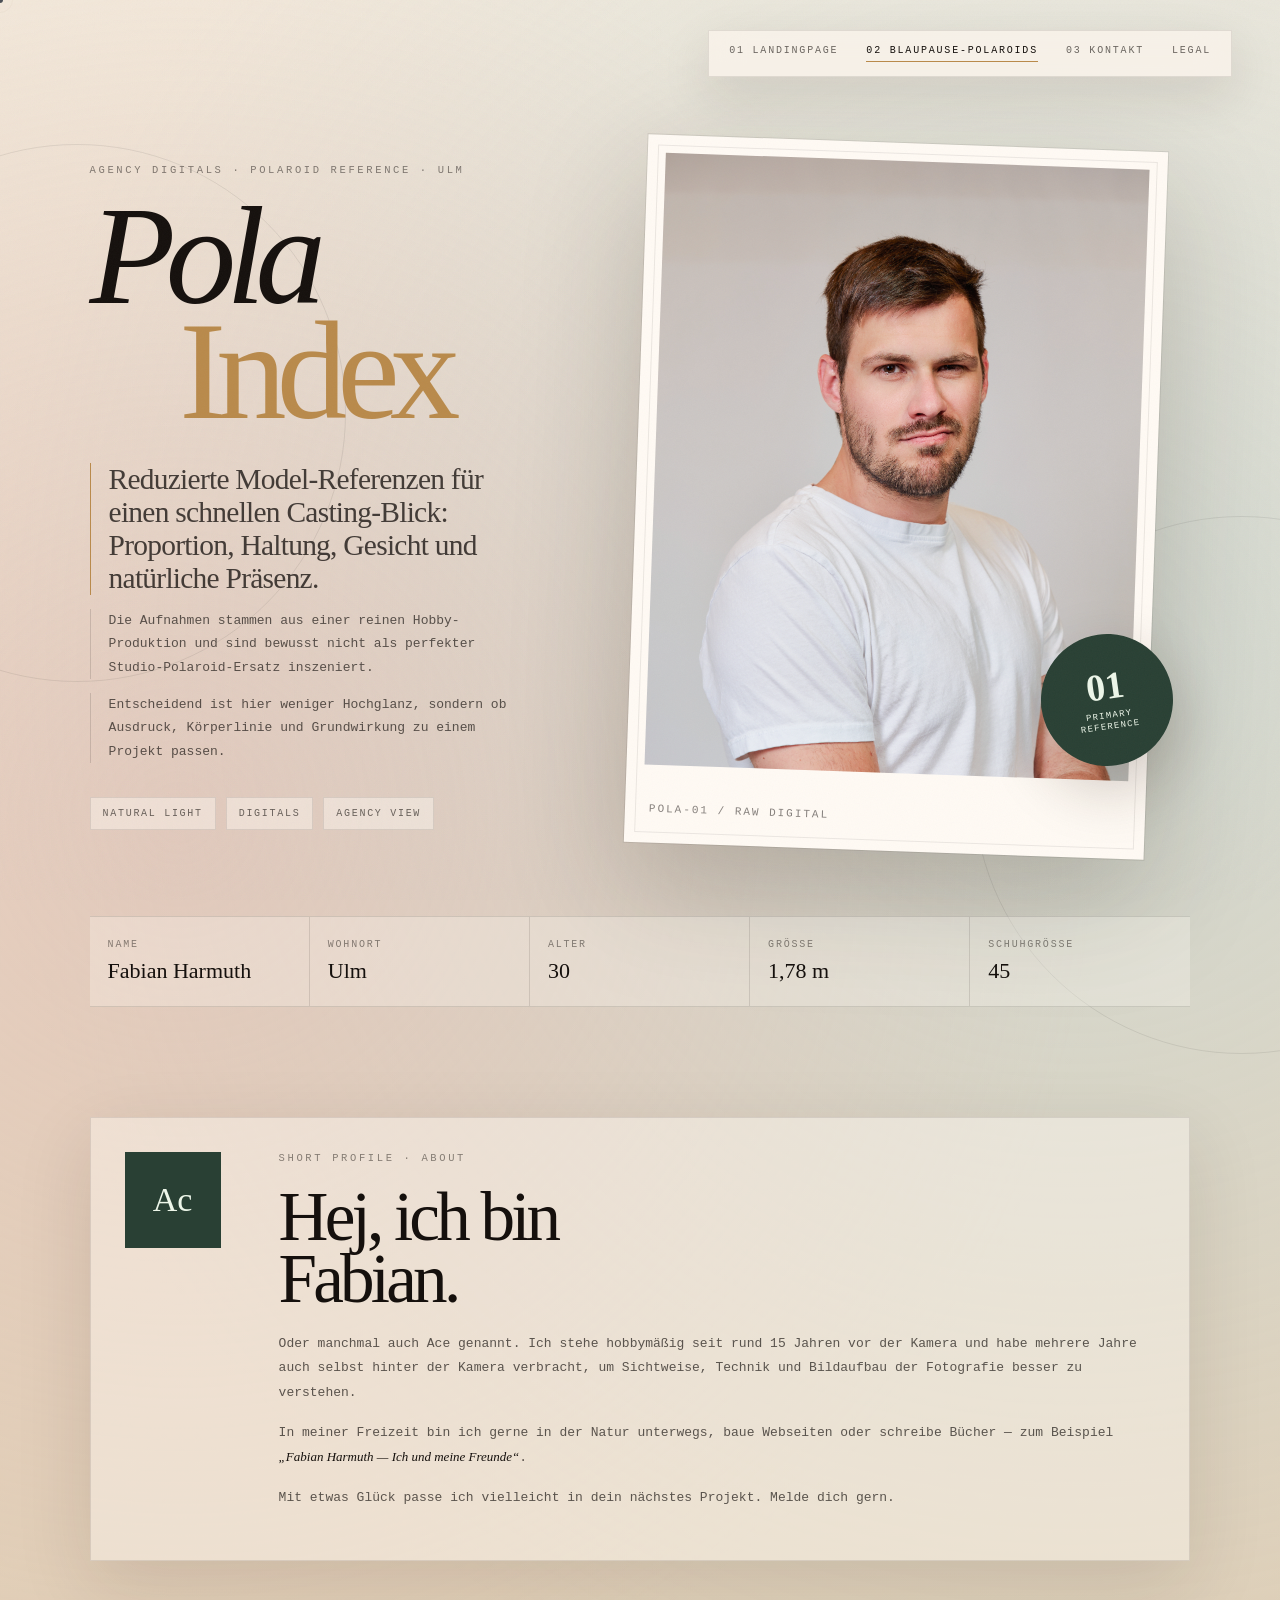
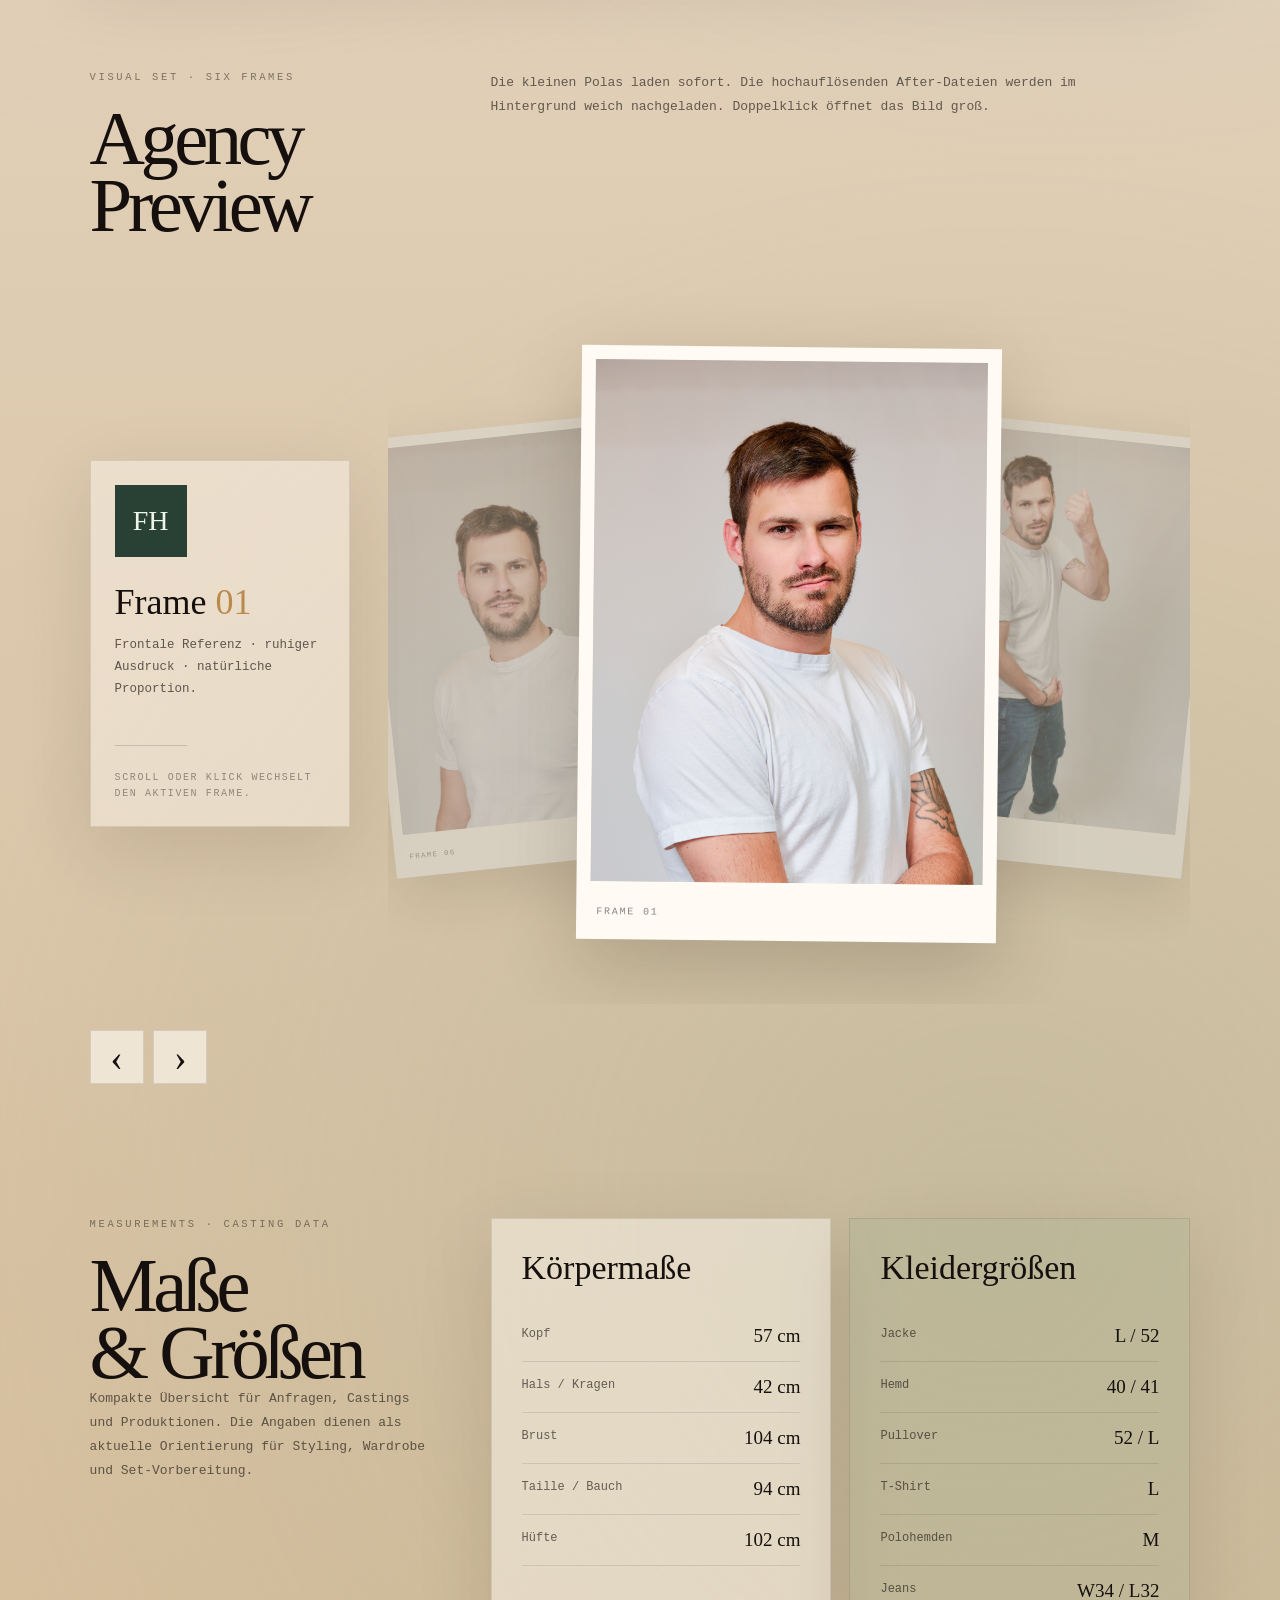
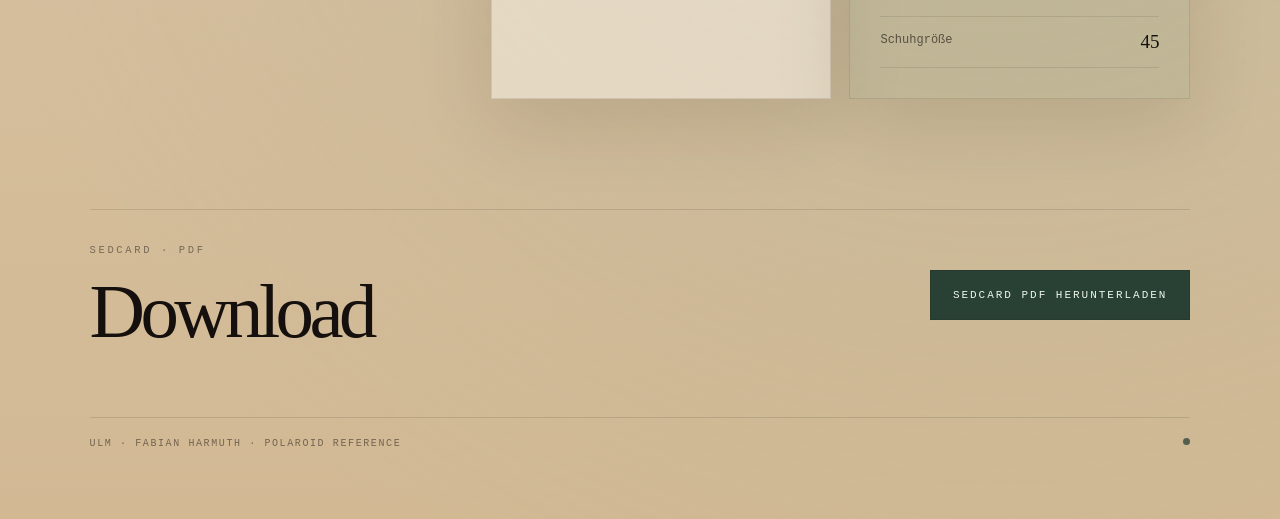
==== commit 765782e6: "Update blaupause-polaroids.html" ====
--- a/blaupause-polaroids.html
+++ b/blaupause-polaroids.html
@@ -98,7 +98,7 @@
 
     <div class="strip-item">
       <span>Alter</span>
-      <strong>29</strong>
+      <strong>30</strong>
     </div>
 
     <div class="strip-item">
--- a/assets/css/blaupause-polaroids.css
+++ b/assets/css/blaupause-polaroids.css
@@ -72,7 +72,7 @@
   height:42vw;
   border:1px solid rgba(21,16,13,.08);
   border-radius:50%;
-  z-index:0;
+  z-index:1;
   pointer-events:none;
   animation:orbitDrift 18s ease-in-out infinite alternate;
 }
@@ -143,11 +143,13 @@
 
 .pola-page{
   position:relative;
-  z-index:2;
+  z-index:5;
   padding:132px 7vw 70px;
 }
 
 .pola-hero{
+  position:relative;
+  z-index:6;
   width:min(1240px,100%);
   margin:0 auto;
   min-height:calc(100vh - 170px);
@@ -187,13 +189,27 @@
   font-style:normal;
 }
 
-.pola-intro{
-  max-width:640px;
-  font-family:var(--serif);
-  font-size:clamp(25px,3vw,42px);
-  line-height:1.08;
-  letter-spacing:-.035em;
-  color:rgba(21,16,13,.76);
+.pola-intro-grid{
+  display:grid;
+  gap:14px;
+  max-width:680px;
+}
+
+.pola-intro-grid p{
+  padding-left:18px;
+  border-left:1px solid rgba(21,16,13,.14);
+  font-size:13px;
+  line-height:1.8;
+  color:rgba(21,16,13,.68);
+}
+
+.pola-intro-grid p:first-child{
+  font-family:var(--serif);
+  font-size:clamp(22px,2.3vw,34px);
+  line-height:1.12;
+  letter-spacing:-.025em;
+  color:rgba(21,16,13,.78);
+  border-left-color:var(--gold);
 }
 
 .hero-tags{
@@ -215,6 +231,7 @@
 
 .hero-visual{
   position:relative;
+  z-index:6;
   display:flex;
   justify-content:center;
 }
@@ -274,6 +291,7 @@
   border-radius:50%;
   box-shadow:0 22px 60px rgba(41,28,17,.22);
   transform:rotate(-8deg);
+  z-index:8;
 }
 
 .hero-stamp strong{
@@ -292,6 +310,8 @@
 }
 
 .agency-strip{
+  position:relative;
+  z-index:6;
   width:min(1240px,100%);
   margin:54px auto 0;
   display:grid;
@@ -326,11 +346,59 @@
   color:var(--ink);
 }
 
+.profile-section,
 .pola-lab,
 .measure-section,
 .download-section{
+  position:relative;
+  z-index:6;
   width:min(1240px,100%);
   margin:110px auto 0;
+}
+
+.profile-card{
+  display:grid;
+  grid-template-columns:120px 1fr;
+  gap:34px;
+  padding:34px;
+  background:rgba(255,250,244,.42);
+  border:1px solid rgba(21,16,13,.1);
+  box-shadow:0 24px 72px rgba(41,28,17,.12);
+}
+
+.profile-symbol{
+  width:96px;
+  height:96px;
+  display:flex;
+  align-items:center;
+  justify-content:center;
+  background:var(--sage-dark);
+  color:#edf6e9;
+  font-family:var(--serif);
+  font-size:34px;
+}
+
+.profile-text h2{
+  margin-bottom:22px;
+  font-family:var(--serif);
+  font-size:clamp(42px,5.4vw,78px);
+  line-height:.9;
+  letter-spacing:-.055em;
+  font-weight:400;
+  color:var(--ink);
+}
+
+.profile-text p{
+  max-width:860px;
+  margin-bottom:16px;
+  font-size:13px;
+  line-height:1.85;
+  color:rgba(21,16,13,.68);
+}
+
+.profile-text em{
+  font-family:var(--serif);
+  color:var(--ink);
 }
 
 .lab-head,
@@ -376,6 +444,7 @@
 
 .pola-inspector{
   position:relative;
+  z-index:8;
   padding:24px;
   background:rgba(255,250,244,.42);
   border:1px solid rgba(21,16,13,.1);
@@ -430,6 +499,7 @@
 
 .pola-stack{
   position:relative;
+  z-index:7;
   height:720px;
   overflow:hidden;
 }
@@ -506,12 +576,11 @@
 }
 
 .pola-controls{
-  position:absolute;
-  right:0;
-  bottom:18px;
-  display:flex;
-  gap:10px;
-  z-index:12;
+  right:auto;
+  transform:none;
+  margin-top:-12px;
+  margin-bottom:24px;
+
 }
 
 .pola-controls button{
@@ -729,6 +798,23 @@
     display:none;
   }
 
+  .soft-orbit{
+    width:86vw;
+    height:86vw;
+    opacity:.42;
+    z-index:1;
+  }
+
+  .orbit-one{
+    left:-46vw;
+    top:18vh;
+  }
+
+  .orbit-two{
+    right:-50vw;
+    bottom:12vh;
+  }
+
   .nav{
     left:0;
     right:auto;
@@ -738,9 +824,12 @@
   .nav-links{
     gap:14px;
     padding:10px 14px;
+    max-width:calc(100vw - 40px);
+    overflow-x:auto;
   }
 
   .nav-links a{
+    flex:0 0 auto;
     font-size:8.5px;
     letter-spacing:.12em;
   }
@@ -749,36 +838,92 @@
     padding:106px 22px 62px;
   }
 
-  .pola-hero,
+  .pola-hero{
+    min-height:auto;
+    grid-template-columns:1fr;
+    gap:46px;
+  }
+
+  .pola-title{
+    font-size:clamp(64px,18vw,104px);
+  }
+
+  .pola-intro-grid{
+    gap:12px;
+  }
+
+  .pola-intro-grid p{
+    font-size:12.5px;
+    line-height:1.75;
+  }
+
+  .hero-visual{
+    justify-content:flex-start;
+  }
+
+  .hero-polaroid{
+    width:min(420px,92vw);
+    transform:rotate(1deg);
+  }
+
+  .hero-polaroid img{
+    height:min(68vh,620px);
+  }
+
+  .hero-stamp{
+    width:104px;
+    height:104px;
+    right:-6px;
+    bottom:8%;
+  }
+
+  .agency-strip{
+    grid-template-columns:1fr 1fr;
+  }
+
+  .strip-item{
+    border-bottom:1px solid var(--line);
+  }
+
+  .profile-section,
+  .pola-lab,
+  .measure-section,
+  .download-section{
+    margin-top:82px;
+  }
+
+  .profile-card{
+    grid-template-columns:1fr;
+    gap:24px;
+    padding:26px 22px;
+  }
+
+  .profile-symbol{
+    width:76px;
+    height:76px;
+    font-size:28px;
+  }
+
   .lab-head,
   .measure-section,
   .download-section{
     grid-template-columns:1fr;
   }
 
-  .pola-hero{
-    min-height:auto;
-  }
-
-  .hero-polaroid{
-    width:min(440px,92vw);
-  }
-
-  .agency-strip{
-    grid-template-columns:1fr 1fr;
-  }
-
-  .strip-item{
-    border-bottom:1px solid var(--line);
-  }
-
   .pola-showcase{
     grid-template-columns:1fr;
     min-height:auto;
+    gap:26px;
+  }
+
+  .pola-inspector{
+    order:2;
   }
 
   .pola-stack{
+    order:1;
     height:620px;
+    overflow:visible;
   }
 
   .pola-card{
@@ -789,9 +934,15 @@
     height:500px;
   }
 
-  .pola-inspector{
-    order:2;
-  }
+.pola-controls{
+  position:relative;
+  right:auto;
+  bottom:auto;
+  justify-content:center;
+  order:2;
+  margin-top:-18px;
+  margin-bottom:26px;
+}
 
   .measure-grid{
     grid-template-columns:1fr;
@@ -811,20 +962,86 @@
 }
 
 @media(max-width:560px){
+  .pola-page{
+    padding:96px 18px 56px;
+  }
+
+  .nav{
+    padding:14px 14px;
+  }
+
+  .nav-links{
+    width:calc(100vw - 28px);
+  }
+
   .pola-title{
-    font-size:clamp(64px,19vw,92px);
+    font-size:clamp(62px,20vw,88px);
+  }
+
+  .pola-title span{
+    margin-left:26px;
+  }
+
+  .hero-tags{
+    gap:8px;
+  }
+
+  .hero-tags span{
+    font-size:9px;
+    letter-spacing:.13em;
+  }
+
+  .hero-polaroid{
+    width:100%;
+    padding:12px 12px 58px;
+  }
+
+  .hero-polaroid img{
+    height:540px;
+  }
+
+  .hero-polaroid::after{
+    left:18px;
+    bottom:22px;
+    font-size:9px;
+  }
+
+  .hero-stamp{
+    width:88px;
+    height:88px;
+  }
+
+  .hero-stamp strong{
+    font-size:30px;
+  }
+
+  .hero-stamp span{
+    font-size:8px;
   }
 
   .agency-strip{
     grid-template-columns:1fr;
   }
 
+  .strip-item{
+    border-right:0;
+  }
+
+  .profile-text h2,
+  .lab-head h2,
+  .measure-copy h2,
+  .download-section h2{
+    font-size:clamp(42px,14vw,62px);
+  }
+
   .pola-stack{
     height:560px;
+    overflow:hidden;
   }
 
   .pola-card{
     width:82vw;
+    padding:10px 10px 48px;
   }
 
   .pola-card img{
@@ -832,17 +1049,71 @@
   }
 
   .pola-card.is-prev{
-    opacity:.24;
+    opacity:.22;
     transform:translate(-104%,-50%) scale(.68) rotate(-5deg);
   }
 
   .pola-card.is-next{
-    opacity:.24;
+    opacity:.22;
     transform:translate(4%,-50%) scale(.68) rotate(5deg);
   }
 
+  .pola-controls button{
+    width:48px;
+    height:48px;
+    font-size:34px;
+  }
+
+  .measure-card{
+    padding:24px 20px;
+  }
+
+  .measure-row{
+    gap:18px;
+  }
+
+  .pola-foot{
+    flex-direction:column;
+  }
+}
+@media(max-width:980px){
+  .pola-showcase{
+    display:flex;
+    flex-direction:column;
+    gap:0;
+  }
+
+  .pola-stack{
+    order:1;
+    height:620px;
+    width:100%;
+  }
+
   .pola-controls{
-    right:50%;
-    transform:translateX(50%);
-  }
-}
+    order:2;
+    position:static;
+    display:flex;
+    justify-content:center;
+    gap:12px;
+    margin:18px 0 28px;
+    transform:none;
+  }
+
+  .pola-inspector{
+    order:3;
+  }
+}
+
+@media(max-width:560px){
+  .pola-stack{
+    height:560px;
+  }
+
+  .pola-controls{
+    position:static;
+    margin:16px 0 26px;
+    transform:none;
+    right:auto;
+    bottom:auto;
+  }
+}
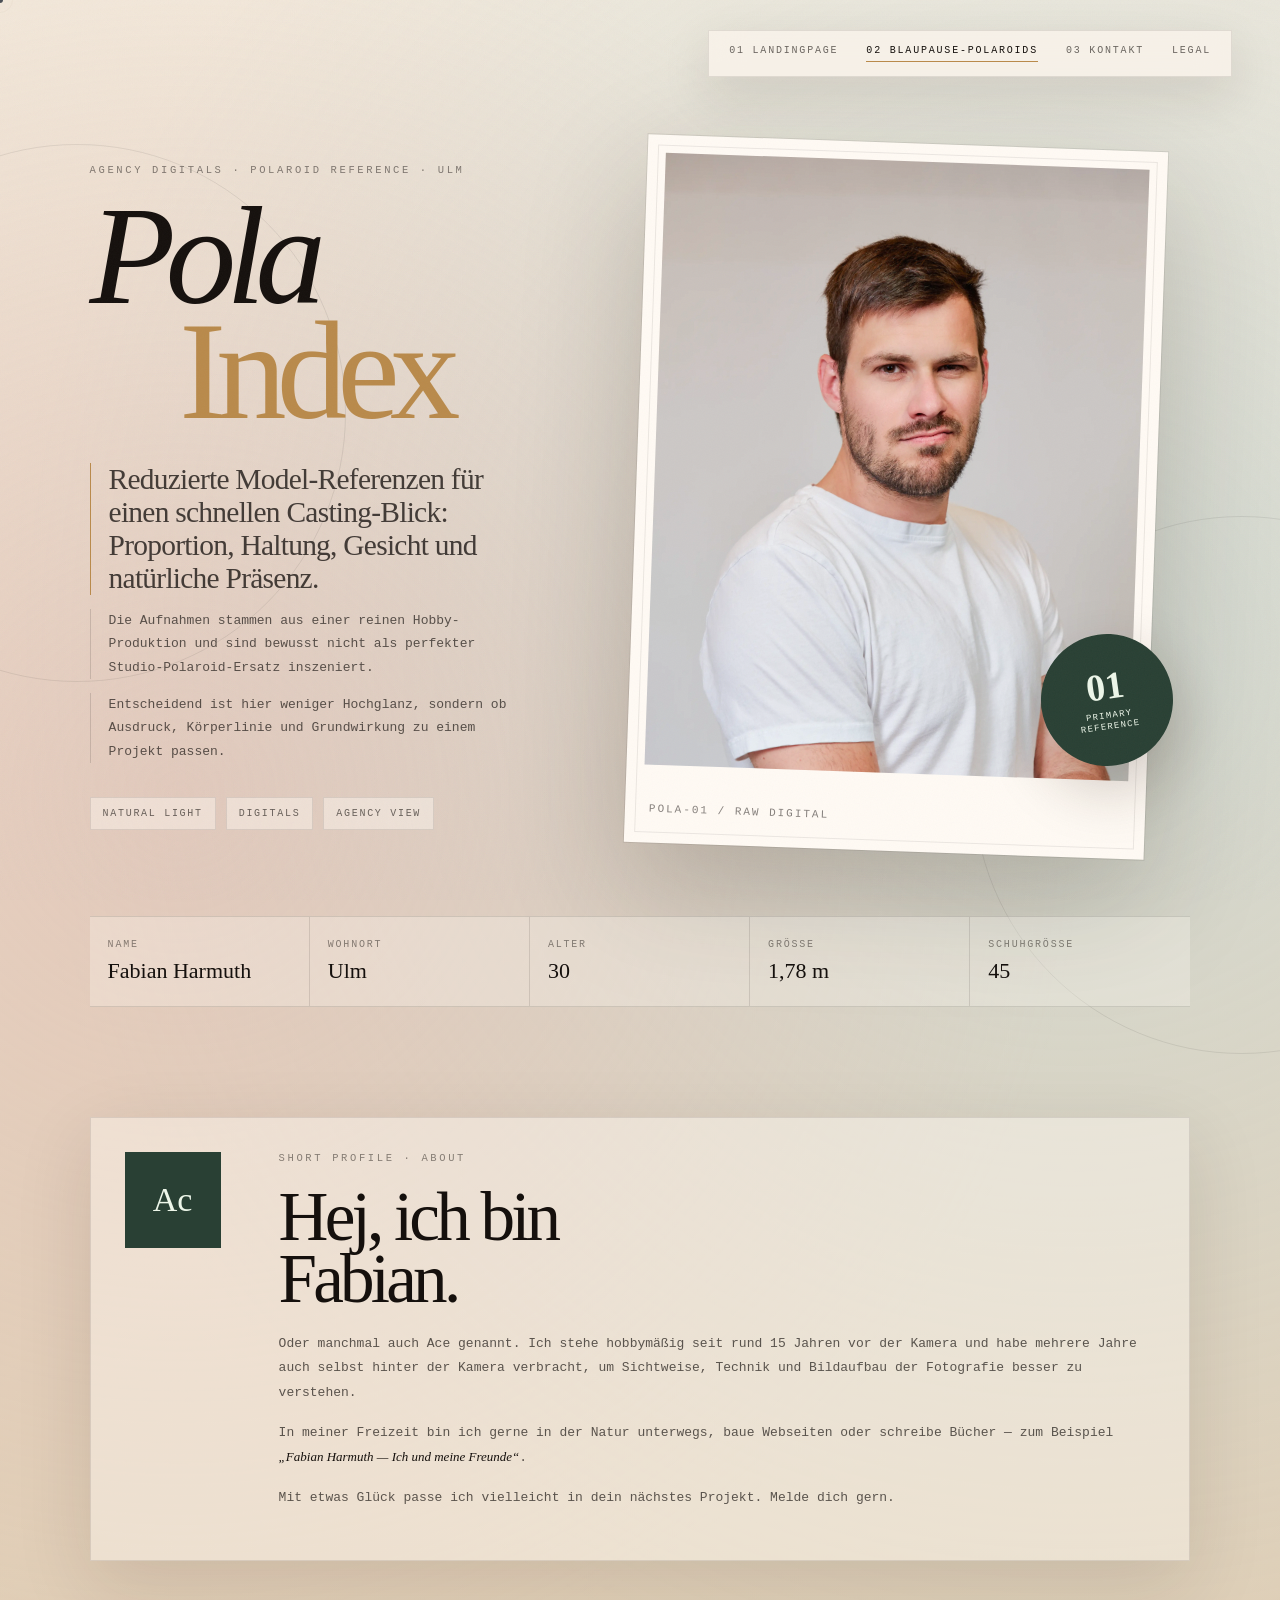
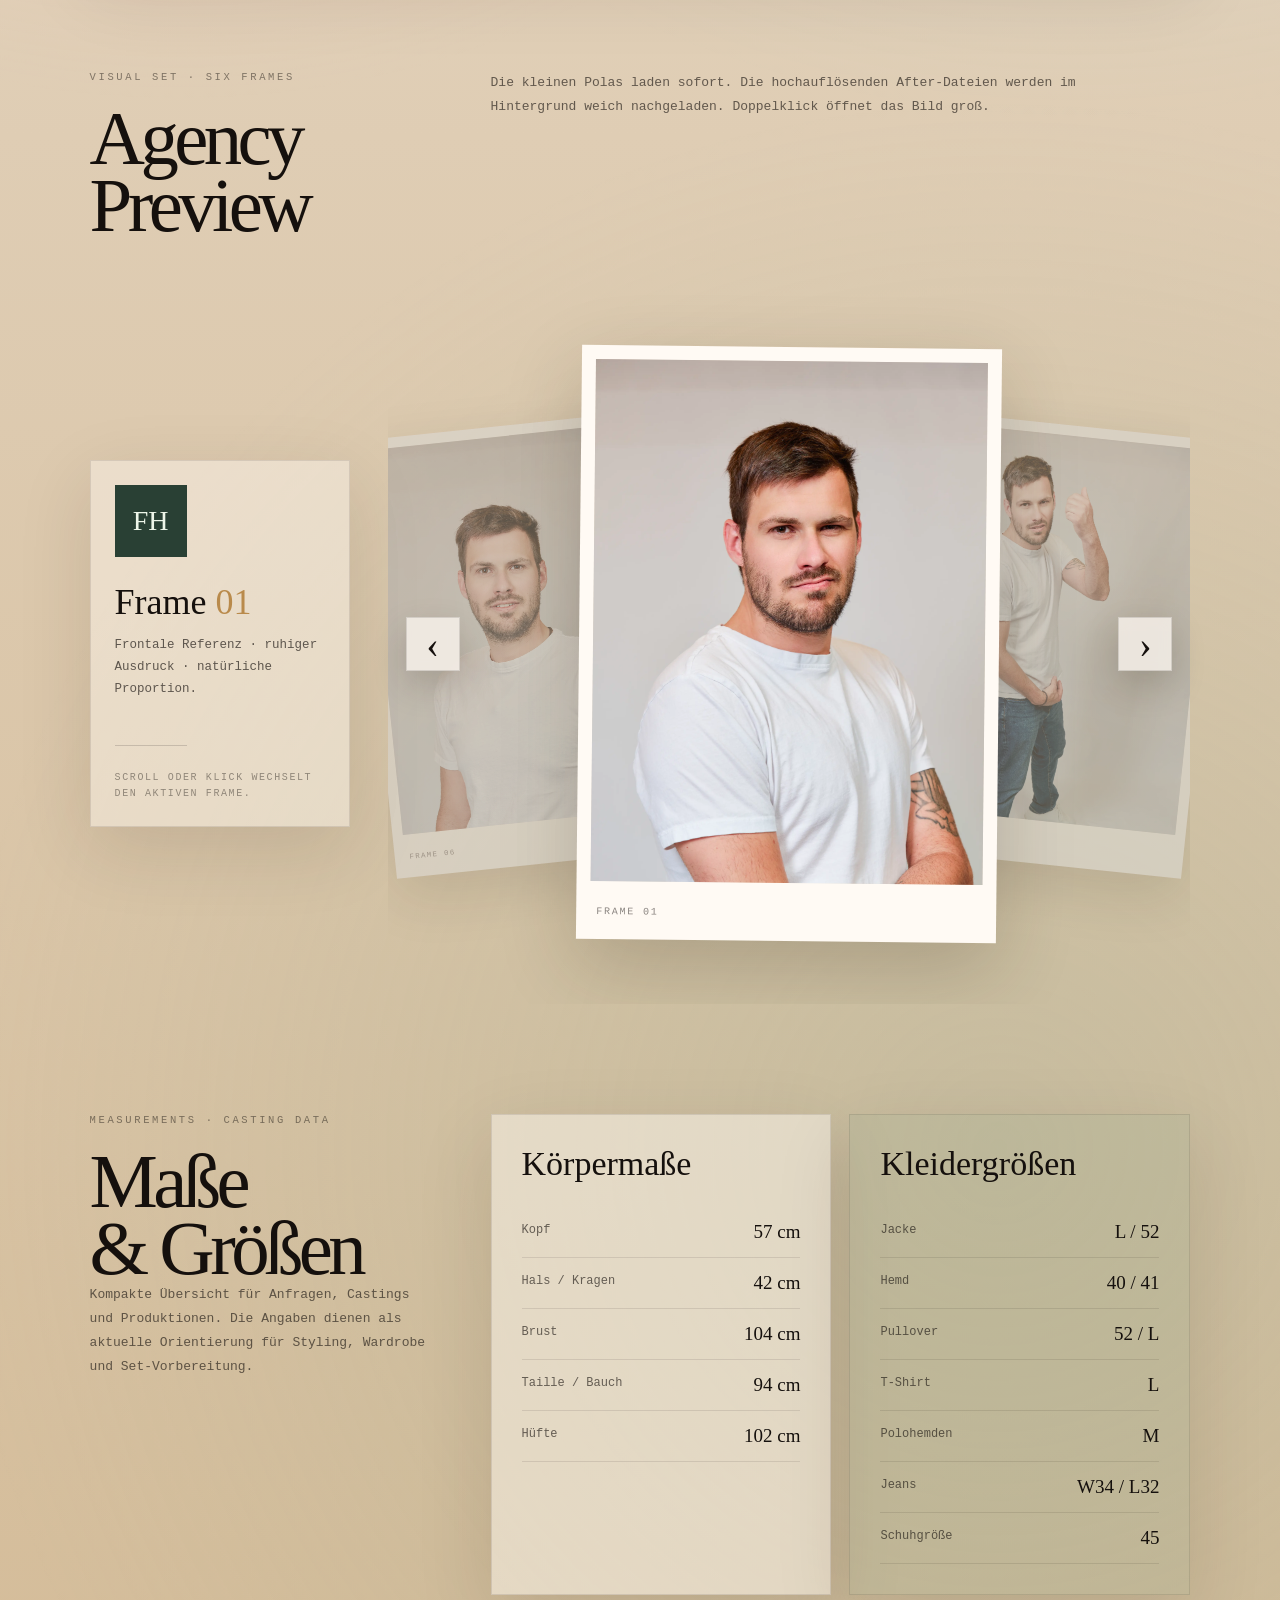
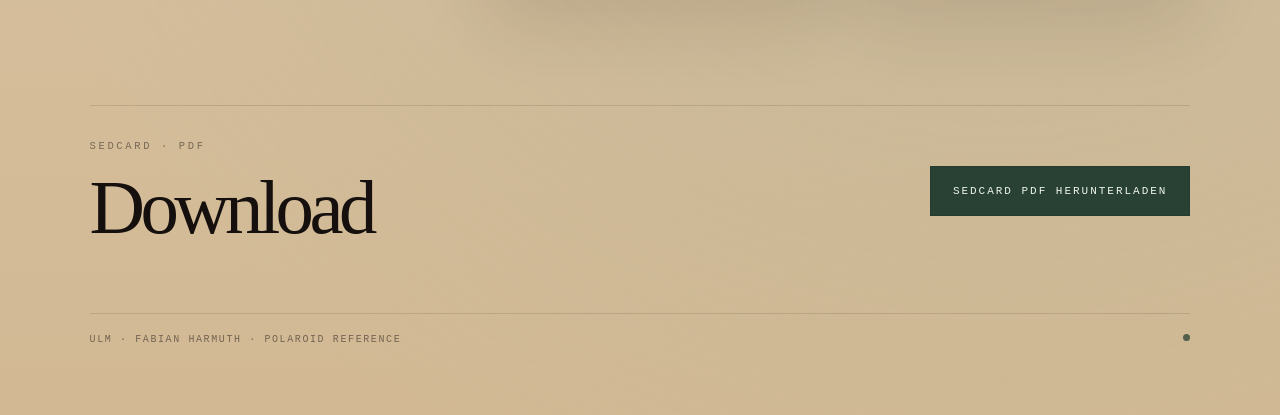
==== commit 28de1e68: "big update" ====
--- a/blaupause-polaroids.html
+++ b/blaupause-polaroids.html
@@ -8,8 +8,17 @@
 <title>Blaupause-Polaroids — Fabian Harmuth</title>
 <meta name="description" content="Polaroids, Maße und Casting-Referenzen von Fabian Harmuth — Male Model aus Ulm."/>
 
+<meta property="og:type" content="profile">
+<meta property="og:title" content="Blaupause-Polaroids — Fabian Harmuth">
+<meta property="og:description" content="Polaroids, Maße und Casting-Referenzen von Fabian Harmuth — Male Model aus Ulm.">
+<meta property="og:image" content="https://ace-editorial.com/images/pola-01.webp">
+<meta property="og:url" content="https://ace-editorial.com/blaupause-polaroids.html">
+<meta name="twitter:card" content="summary_large_image">
+
 <link rel="stylesheet" href="assets/css/blaupause-polaroids.css">
 <link rel="stylesheet" href="assets/css/cursor.css">
+<link rel="icon" href="favicon.ico" sizes="any">
+<link rel="apple-touch-icon" href="apple-touch-icon.png">
 </head>
 
 <body>
@@ -69,11 +78,12 @@
     <div class="hero-visual">
       <div class="hero-polaroid">
         <img
-          src="images/pola-01.jpg"
-          data-after="images/after-01.jpg"
+          src="images/pola-01.webp"
+          data-after="images/pola-01-hd.webp"
           alt="Fabian Harmuth Polaroid Hero"
           class="pola-upgrade hero-pola-img"
-          loading="eager">
+          loading="eager"
+          width="720" height="1080">
       </div>
 
       <div class="hero-stamp">
@@ -185,32 +195,32 @@
       <div class="pola-stack">
 
         <article class="pola-card is-active" data-frame="01" data-note="Frontale Referenz · ruhiger Ausdruck · natürliche Proportion.">
-          <img src="images/pola-01.jpg" data-after="images/after-01.jpg" alt="Pola 01 Fabian Harmuth" class="pola-upgrade" loading="lazy">
+          <img src="images/pola-01.webp" data-after="images/pola-01-hd.webp" alt="Pola 01 Fabian Harmuth" class="pola-upgrade" loading="lazy">
           <span>Frame 01</span>
         </article>
 
         <article class="pola-card is-next" data-frame="02" data-note="Rechtes Half Body · seitliche Körperspannung · klare Silhouette.">
-          <img src="images/pola-02.jpg" data-after="images/after-02.jpg" alt="Pola 02 Fabian Harmuth" class="pola-upgrade" loading="lazy">
+          <img src="images/pola-02.webp" data-after="images/pola-02-hd.webp" alt="Pola 02 Fabian Harmuth" class="pola-upgrade" loading="lazy">
           <span>Frame 02</span>
         </article>
 
         <article class="pola-card" data-frame="03" data-note="Linkes Profil · Gesichtslinie · Hals, Schulter und Kontur.">
-          <img src="images/pola-03.jpg" data-after="images/after-03.jpg" alt="Pola 03 Fabian Harmuth" class="pola-upgrade" loading="lazy">
+          <img src="images/pola-03.webp" data-after="images/pola-03-hd.webp" alt="Pola 03 Fabian Harmuth" class="pola-upgrade" loading="lazy">
           <span>Frame 03</span>
         </article>
 
         <article class="pola-card" data-frame="04" data-note="Rückansicht · halb bis dreiviertel · Rückenlinie und Haltung.">
-          <img src="images/pola-04.jpg" data-after="images/after-04.jpg" alt="Pola 04 Fabian Harmuth" class="pola-upgrade" loading="lazy">
+          <img src="images/pola-04.webp" data-after="images/pola-04-hd.webp" alt="Pola 04 Fabian Harmuth" class="pola-upgrade" loading="lazy">
           <span>Frame 04</span>
         </article>
 
         <article class="pola-card" data-frame="05" data-note="Rechtes Profil · Seitenwirkung · Gesichtskontur und Stand.">
-          <img src="images/pola-05.jpg" data-after="images/after-05.jpg" alt="Pola 05 Fabian Harmuth" class="pola-upgrade" loading="lazy">
+          <img src="images/pola-05.webp" data-after="images/pola-05-hd.webp" alt="Pola 05 Fabian Harmuth" class="pola-upgrade" loading="lazy">
           <span>Frame 05</span>
         </article>
 
         <article class="pola-card is-prev" data-frame="06" data-note="Half Body Natural · lockerer Eindruck · natürliche Körpersprache.">
-          <img src="images/pola-06.jpg" data-after="images/after-06.jpg" alt="Pola 06 Fabian Harmuth" class="pola-upgrade" loading="lazy">
+          <img src="images/pola-06.webp" data-after="images/pola-06-hd.webp" alt="Pola 06 Fabian Harmuth" class="pola-upgrade" loading="lazy">
           <span>Frame 06</span>
         </article>
 
@@ -319,7 +329,7 @@
       <h2>Download</h2>
     </div>
 
-    <a class="sedcard-download" href="Fabian%20Harmuth%20Sedcard.pdf" download>
+    <a class="sedcard-download" href="fabian-harmuth-sedcard.pdf" download>
       Sedcard PDF herunterladen
     </a>
   </section>
@@ -335,7 +345,7 @@
   <button class="pola-viewer-close" id="polaViewerClose" type="button" aria-label="Bild schließen">×</button>
 
   <div class="pola-viewer-stage" id="polaViewerStage">
-    <img id="polaViewerImg" src="" alt="">
+    <img id="polaViewerImg" alt="">
   </div>
 
   <div class="pola-viewer-hint">
--- a/assets/css/blaupause-polaroids.css
+++ b/assets/css/blaupause-polaroids.css
@@ -576,23 +576,32 @@
 }
 
 .pola-controls{
-  right:auto;
-  transform:none;
-  margin-top:-12px;
-  margin-bottom:24px;
-
+  position:absolute;
+  top:50%;
+  left:298px;
+  right:0;
+  z-index:9;
+  display:flex;
+  justify-content:space-between;
+  padding:0 18px;
+  transform:translateY(-50%);
+  pointer-events:none;
 }
 
 .pola-controls button{
   width:54px;
   height:54px;
   border:1px solid rgba(21,16,13,.12);
-  background:rgba(255,250,244,.62);
+  background:rgba(255,250,244,.72);
   color:var(--ink);
   font-family:var(--serif);
   font-size:38px;
   line-height:1;
   cursor:pointer;
+  pointer-events:auto;
+  backdrop-filter:blur(6px);
+  -webkit-backdrop-filter:blur(6px);
+  box-shadow:0 14px 34px rgba(41,28,17,.18);
   transition:.28s ease;
 }
 
@@ -911,18 +920,20 @@
   }
 
   .pola-showcase{
-    grid-template-columns:1fr;
     min-height:auto;
-    gap:26px;
+    display:flex;
+    flex-direction:column;
+    gap:0;
   }
 
   .pola-inspector{
-    order:2;
+    order:3;
   }
 
   .pola-stack{
     order:1;
     height:620px;
+    width:100%;
     overflow:visible;
   }
 
@@ -935,13 +946,13 @@
   }
 
 .pola-controls{
-  position:relative;
-  right:auto;
-  bottom:auto;
+  position:static;
   justify-content:center;
   order:2;
-  margin-top:-18px;
-  margin-bottom:26px;
+  display:flex;
+  gap:12px;
+  margin:18px 0 28px;
+  transform:none;
 }
 
   .measure-grid{
@@ -1075,45 +1086,8 @@
   .pola-foot{
     flex-direction:column;
   }
-}
-@media(max-width:980px){
-  .pola-showcase{
-    display:flex;
-    flex-direction:column;
-    gap:0;
-  }
-
-  .pola-stack{
-    order:1;
-    height:620px;
-    width:100%;
-  }
 
   .pola-controls{
-    order:2;
-    position:static;
-    display:flex;
-    justify-content:center;
-    gap:12px;
-    margin:18px 0 28px;
-    transform:none;
-  }
-
-  .pola-inspector{
-    order:3;
-  }
-}
-
-@media(max-width:560px){
-  .pola-stack{
-    height:560px;
-  }
-
-  .pola-controls{
-    position:static;
     margin:16px 0 26px;
-    transform:none;
-    right:auto;
-    bottom:auto;
-  }
-}
+  }
+}
